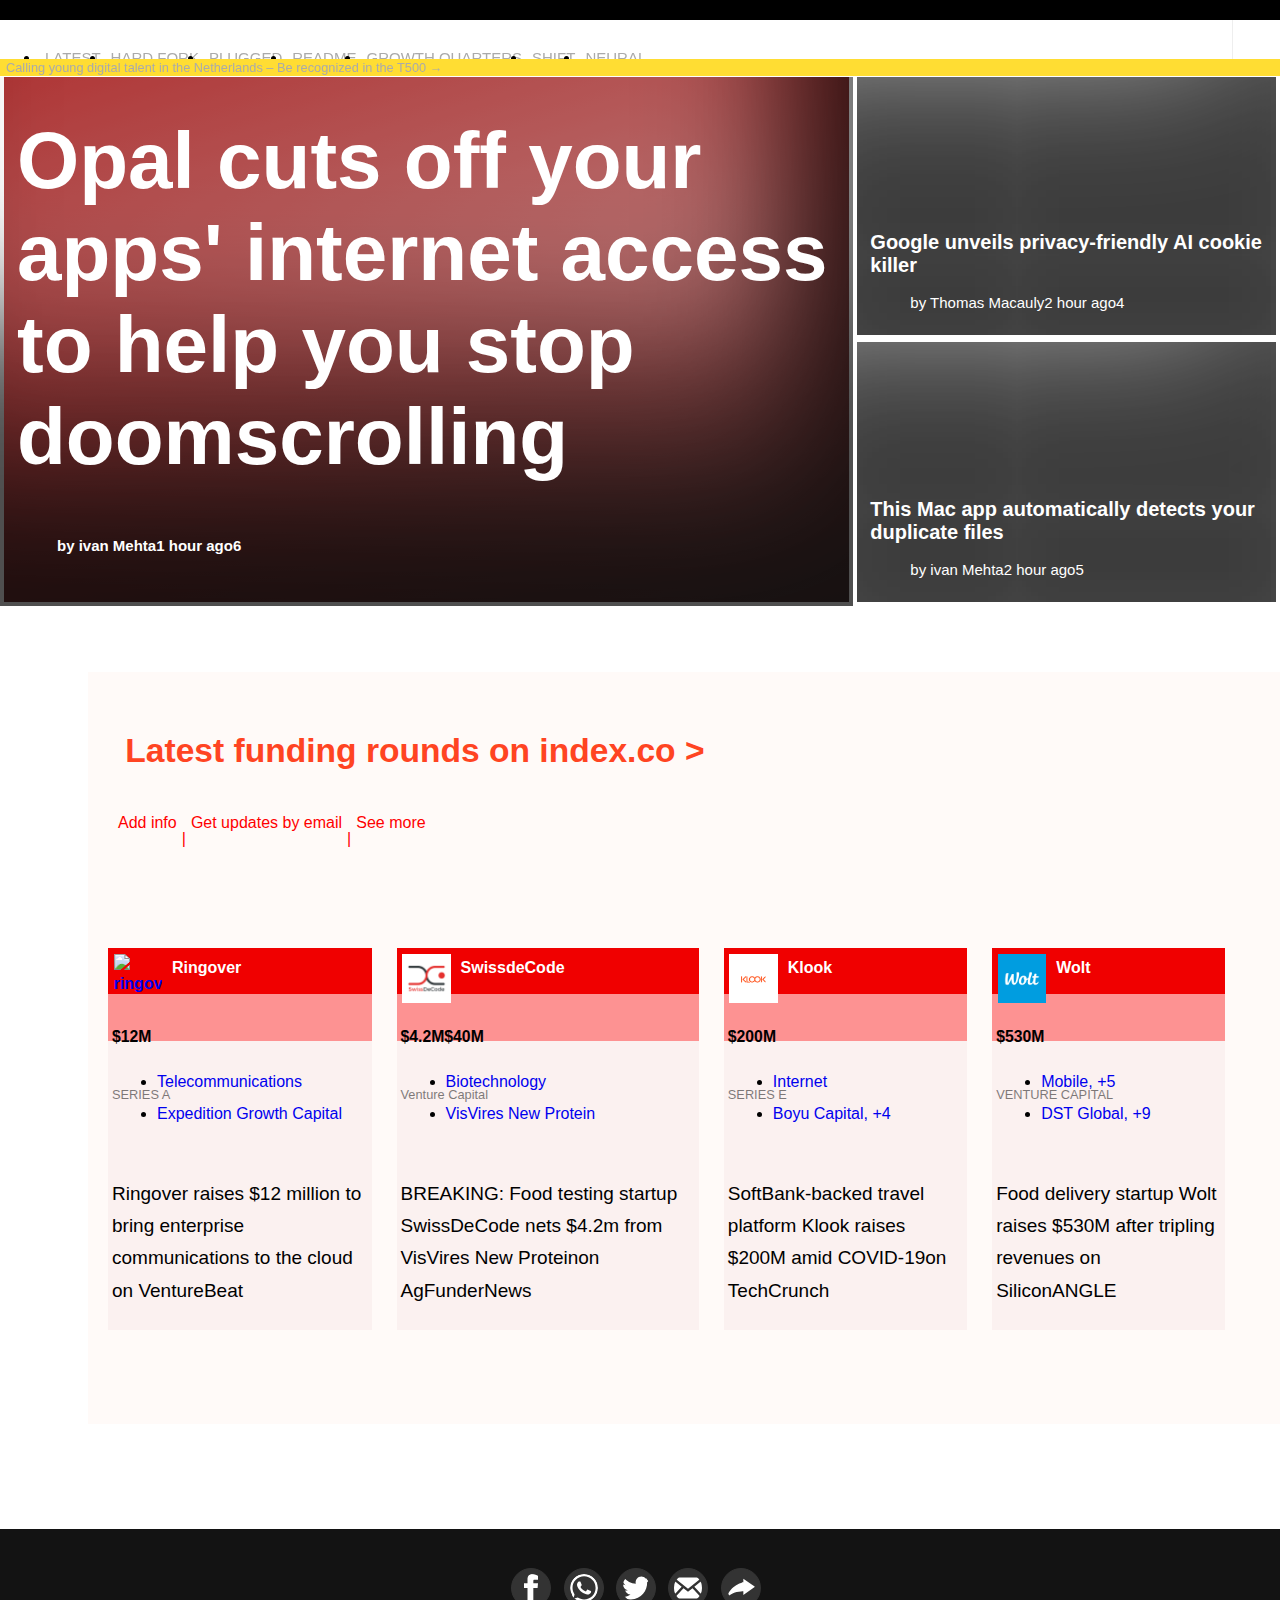
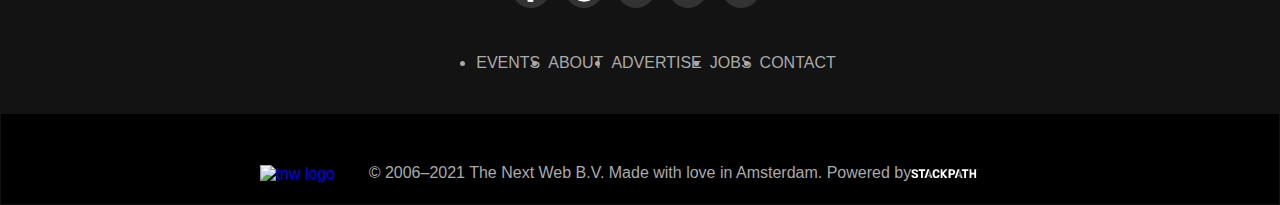
==== index.html @ 2b44cc4a "add corrections from code review. add images" ====
<!DOCTYPE html>
<html lang="en">

<head>
  <meta charset="UTF-8" />
  <meta http-equiv="X-UA-Compatible" content="IE=edge" />
  <meta name="viewport" content="width=device-width, initial-scale=1.0" />
  <link rel="stylesheet" href=Css/Css-reset.css />
  <link rel="stylesheet" href="Css/Style.css" />
  <title>TNW-PREMA</title>
</head>

<body>
  <header id="nav-sec">
    <nav class="toprow-2">
      <div class="nav-logo-tablet nav-logo" style="background-color: black">
        <a href="https://wr.perma-archives.org/public/m5zv-q2d6/20210126152646mp_/https:/thenextweb.com/"><svg
            xmlns="http://www.w3.org/2000/svg" viewBox="0 0 66 16">
            <path fill="#FFF"
              d="M34 16h-6v-5.2c0-.7-.3-1.3-.7-1.8L25 6.7c-.5-.4-1.1-.7-1.8-.7H22v10h-6V0h8.7c1.3 0 2.6.5 3.5 1.5l4.3 4.3c1 .9 1.5 2.2 1.5 3.5V16zM60 0v5.2c0 .7-.3 1.3-.7 1.8L57 9.3c-.5.5-1.1.7-1.8.7h-2.5c.8-.9 1.3-2.1 1.3-3.3V0h-6v5.2c0 .7-.3 1.3-.7 1.8L45 9.3c-.5.5-1.1.7-1.8.7H42V0h-6v16h8.7c1.3 0 2.6-.5 3.5-1.5l2.8-2.8V16h5.7c1.3 0 2.6-.5 3.5-1.5l4.3-4.3c1-.9 1.5-2.2 1.5-3.5V0h-6zM14 0H0v6h4v10h6V6h4" />
          </svg></a>
      </div>
      <nav class="naa-1">
        <div class="nav-logo" style="background-color: black">
          <a href="https://wr.perma-archives.org/public/m5zv-q2d6/20210126152646mp_/https:/thenextweb.com/"><svg
              xmlns="http://www.w3.org/2000/svg" viewBox="0 0 66 16">
              <path fill="#FFF"
                d="M34 16h-6v-5.2c0-.7-.3-1.3-.7-1.8L25 6.7c-.5-.4-1.1-.7-1.8-.7H22v10h-6V0h8.7c1.3 0 2.6.5 3.5 1.5l4.3 4.3c1 .9 1.5 2.2 1.5 3.5V16zM60 0v5.2c0 .7-.3 1.3-.7 1.8L57 9.3c-.5.5-1.1.7-1.8.7h-2.5c.8-.9 1.3-2.1 1.3-3.3V0h-6v5.2c0 .7-.3 1.3-.7 1.8L45 9.3c-.5.5-1.1.7-1.8.7H42V0h-6v16h8.7c1.3 0 2.6-.5 3.5-1.5l2.8-2.8V16h5.7c1.3 0 2.6-.5 3.5-1.5l4.3-4.3c1-.9 1.5-2.2 1.5-3.5V0h-6zM14 0H0v6h4v10h6V6h4" />
            </svg></a>
        </div>
        <a href="#">
          <div class="hambutt">
            <div class="ham"></div>
            <div class="ham"></div>
            <div class="ham"></div>
          </div>
        </a>
        <a href="#"><img class="srchicon" alt="search icon" src="Assets/Images/magnifying-glass.svg" /></a>
      </nav>
      <nav class="na-2">
        <div class="nav-ul-l">
          <ul class="nav-ul">
            <li><a href="#">News</a></li>
            <li><a href="#">Events</a></li>
            <li><a href="#">Business</a></li>
            <li><a href="#">AMAs</a></li>
            <li><a href="#">Spaces</a></li>
            <li><a href="#">Terms & Conditions</a></li>
          </ul>
        </div>
        <div class="nav-ul-r">
          <ul class="nav-ul">
            <li><a href="#">About</a></li>
            <li><a href="#">Advertise</a></li>
            <li><a href="#">Jobs</a></li>
            <li><a href="#">Contact</a></li>
          </ul>
        </div>
      </nav>
      <nav class="na-3">
        <ul class="nav-ul">
          <li><a href="#">LATEST</a></li>
          <li><a href="#">HARD FORK</a></li>
          <li><a href="#">PLUGGED</a></li>
          <li><a href="#">README</a></li>
          <li><a href="#">GROWTH QUARTERS</a></li>
          <li><a href="#">SHIFT</a></li>
          <li><a href="#">NEURAL</a></li>
        </ul>
        <a class="srchicon" alt="search icon" src="Assets/Images/magnifying-glass.svg"></a>
      </nav>
      <nav class="na-4">
        <a href="#">Calling young digital talent in the Netherlands – Be recognized in
          the T500 →</a>
      </nav>
    </nav>
  </header>

  <main class="main-sec">
    <!--main tag-->
    <section class="article3">
      <article class="art-cont art-main">
        <div class="art1 art123">
          <a class="art-cover" href="#"></a>
          <main class="arthead">
            <div class="big-logo">
              <a href="#"><img alt="#" src="Assets/Images/big-logo.svg" ></a>
            </div>
            <div class="date">Tuesday — January 26, 2021</div>
            <a><div class="opal">
              <h1>
                Opal cuts off your apps' internet access to help you stop
                doomscrolling
              </h1></a>
              <ul>
                <li>by ivan Mehta</li>
                <li>1 hour ago</li>
                <li>6</li>
              </ul>
            </div>
          </main>
        </div>
      </article>

      <article class="art-cont art-tr">
        <div class="art2 art123">
          <a class="art-cover" href="#"></a>
          <header class="arthead">
            <h2>Google unveils privacy-friendly AI cookie killer</h2>
            <div>
              <ul>
                <li>by Thomas Macauly</li>
                <li>2 hour ago</li>
                <li>4</li>
              </ul>
            </div>
          </header>
        </div>
      </article>
      <article class="art-cont art-br">
        <div class="art3 art123">
          <a class="art-cover" href="#"></a>
          <header class="arthead">
            <h2>This Mac app automatically detects your duplicate files</h2>
            <div>
              <ul>
                <li>by ivan Mehta</li>
                <li>2 hour ago</li>
                <li>5</li>
              </ul>
            </div>
          </header>
        </div>
      </article>
    </section>

    <!--<div id="title1">
        <h3><a id="title_section1" href="#"><strong>Latest news ></strong></a></h3>
    </div>
    <section id="section2">
      <div class="section2_items">
          <img alt="image"
              src="https://wr.perma-archives.org/public/m5zv-q2d6/20210126152647mp_/https://cdn0.tnwcdn.com/wp-content/blogs.dir/1/files/2021/01/california-car-ev-hydrogen-future-electruc-fcev-ev-480x270.png">
          <div>
              <h4><a class="section2_links" href="">Want to drive a hydrogen EV in the US? Move to California</a></h4>
              <div>
                  <a class="special_text" href="#">Matthew Beedham</a>
                  <p class="special_text">· 22 minutes ago</p>
              </div>
          </div>
      </div>
        <div class="section2_items">
            <img alt="image"
                src="https://wr.perma-archives.org/public/m5zv-q2d6/20210126152647mp_/https://cdn0.tnwcdn.com/wp-content/blogs.dir/1/files/2021/01/header-image-bernie-sitting-meme-analysis-516x270.png">
            <div>
                <h4><a class="section2_links" href="">Help kill the ‘Bernie sitting’ meme with this easy-to-use image
                    generator</a></h4>
                <div>
                    <a class="special_text" href="#">Callum Booth</a>
                    <p class="special_text">· 3 hours ago</p>
                </div>
            </div>
        </div>
        <div class="section2_items">
            <img alt="image"
                src="https://wr.perma-archives.org/public/m5zv-q2d6/20210126152647mp_/https://cdn0.tnwcdn.com/wp-content/blogs.dir/1/files/2021/01/1-copy-52-516x270.jpg">
            <div>
                <h4><a class="section2_links" href="">Uber expands its low-emission ride options to 1,400 more North
                    American cities</a></h4>
                <div>
                    <a class="special_text" href="#">Cities Today</a>
                    <p class="special_text">· 5 hours ago</p>
                </div>
            </div>
        </div>
        <div class="section2_items">
            <img alt="image"
                src="https://wr.perma-archives.org/public/m5zv-q2d6/20210126152647mp_/https://cdn0.tnwcdn.com/wp-content/blogs.dir/1/files/2021/01/zoom-fundraising-gq-516x270.png">
            <div>
               <h4><a class="section2_links" href="">3 reasons why almost every VC investor passed on Zoom</a></h4>
                <div>
                    <a class="special_text" href="#">Philip Levinson</a>
                    <p class="special_text">· 5 hours ago</p>
                </div>
            </div>
        </div>
        <div class="section2_items">
            <img alt="image"
                src="https://wr.perma-archives.org/public/m5zv-q2d6/20210126152647mp_/https://cdn0.tnwcdn.com/wp-content/blogs.dir/1/files/2021/01/biggst-ev-motor-electric-car-future-diesel-factory-production-future-PSA-world-480x270.png">
            <div>
                <h4><a class="section2_links" href="">It’s happening! World’s biggest diesel factory pivots to electric
                    motors</a></h4>
                <div>
                    <a class="special_text" href="#">Matthew Beedham</a>
                    <p class="special_text">· 6 hours ago</p>
                </div>
            </div>
        </div>
        <div class="section2_items">
            <img alt="image"
                src="https://wr.perma-archives.org/public/m5zv-q2d6/20210126152647mp_/https://cdn0.tnwcdn.com/wp-content/blogs.dir/1/files/2021/01/1-copy-51-516x270.jpg">
            <div>
                <h4><a class="section2_links" href="">This nearly inexplicable exoplanet has the density of cotton candy</a></h4>
                <div>
                    <a class="special_text" href="#">The Cosmic Companion</a>
                    <p class="special_text">· 6 hours ago</p>
                </div>
            </div>
        </div>
        <div class="section2_items">
            <img alt="image"
                src="https://wr.perma-archives.org/public/m5zv-q2d6/20210126152647mp_/https://cdn0.tnwcdn.com/wp-content/blogs.dir/1/files/2021/01/biden-electric-cars-future-us-state-vehicles-car-EV-480x270.jpg">
            <div>
                <h4><a class="section2_links" href="">The future of US government vehicles is electric</a></h4>
                <div>
                    <a class="special_text" href="#">Matthew Beedham</a>
                    <p class="special_text">· 7 hours ago</p>
                </div>
            </div>
        </div>
        <div class="section2_items">
          <img alt="image"
              src="https://wr.perma-archives.org/public/m5zv-q2d6/20210126152647mp_/https://cdn0.tnwcdn.com/wp-content/blogs.dir/1/files/2021/01/Signal-hed-513x270.jpg">
          <div>
              <h4><a class="section2_links" href="">Signal is drama-free for now, but it should prepare for the worst</a></h4>
              <div>
                  <a class="special_text" href="#">Abhimanyu Ghoshal</a>
                  <p class="special_text">· 8 hours ago</p>
              </div>
          </div>

      </div>
    </section>-->

    <section class="ltst-fndg">
      <a href="#">
        <h2>Latest funding rounds on index.co ></h2>
      </a>
      <div></div>
      <nav class="more">
        <a href="#" class="more">Add info</a>
        <p class="hide">|</p>
        <a id="border_LA" href="#" class="more">Get updates by email</a>
        <p class="hide">|</p>
        <a href="#" class="more">See more</a>
      </nav>
      <article class="founding-cnt">
        <div class="fndg-3">
          <div class="fng-row">
            <div class="fng-head">
              <a href="#">
                <img src="Assets/Images/ringover.jpeg" alt="ringover" />
                <a><h4>Ringover</h4></a>
                <div>
                  <h5>$12M</h5>
                  <span>SERIES A</span>
                </div>
              </a>
            </div>
            <div>
              <ul>
                <li><a href="#">Telecommunications</a></li>
                <li><a href="#">Expedition Growth Capital</a></li>
              </ul>
            </div>
            <div>
              <p>
                Ringover raises $12 million to bring enterprise communications
                to the cloud on <span>VentureBeat</span>
              </p>
            </div>
          </div>
        </div>
        <article class="fndg-3">
          <div class="fng-row">
            <div class="fng-head">
              <a href="#">
                <img
                  src="Assets/Images/new.png"  alt="#" />
                <a><h4>SwissdeCode</h4></a>
                <div>
                  <h5>$4.2M$40M</h5>
                  <span>Venture Capital</span>
                </div>
              </a>
            </div>
            <div>
              <ul>
                <li><a href="#">Biotechnology</a></li>
                <li><a href="#">VisVires New Protein</a></li>
              </ul>
            </div>
            <div>
              <p>
                BREAKING: Food testing startup SwissDeCode nets $4.2m from
                VisVires New Protein<span>on AgFunderNews</span>
              </p>
            </div>
          </div>
        </article>
        <article class="fndg-3">
          <div class="fng-row">
            <div class="fng-head">
              <a href="#">
                <img
                  src="Assets/Images/new2.png" alt="#" />
               <a><h4>Klook</h4></a>
                <div>
                  <h5>$200M</h5>
                  <span>SERIES E</span>
                </div>
              </a>
            </div>
            <div>
              <ul>
                <li><a href="#">Internet</a></li>
                <li><a href="#">Boyu Capital, +4</a></li>
              </ul>
            </div>
            <div>
              <p>
                SoftBank-backed travel platform Klook raises $200M amid
                COVID-19<span>on TechCrunch</span>
              </p>
            </div>
          </div>
        </article>
        <article class="fndg-3 fndg3-pc">
          <div class="fng-row">
            <div class="fng-head">
              <a href="#">
                <img
                  src="Assets/Images/new3.png" alt="#" />
                <a><h4>Wolt</h4></a>
                <div>
                  <h5>$530M</h5>
                  <span>VENTURE CAPITAL</span>
                </div>
              </a>
            </div>
            <div>
              <ul>
                <li><a href="#">Mobile, +5</a></li>
                <li><a href="#">DST Global, +9</a></li>
              </ul>
            </div>
            <div>
              <p>
                Food delivery startup Wolt raises $530M after tripling
                revenues <span>on SiliconANGLE</span>
              </p>
            </div>
          </div>
        </article>
      </article>
    </section>
  </main>

  <!-- <section id="section4">
      <div class="section4_items">
          <div class="part1">
              <a href="#">
                  <h3>Hard Fork ></h3>
              </a>
          </div>
          <div id="part2_1">
              <p>MOST POPULAR</p>
              <a class="underline" href="#">GameStop stocks hit record high — thanks to Redditors</a>
              <p>Ivan Mehta · 1 days ago</p>
          </div>
          <div class="part3">
              <div class="before_image">
                  <p>LATEST</p>
                  <p><a href="#">Alibaba shares jump 8% as Jack Ma surfaces after 3 months</a></p>
              </div>
              <div id="part3_1"></div>
          </div>
          <div class="part4">
              <ul>
                  <li>Twitter shares fall 7% in pre-market trading after Trump's removal</li>
                  <li>Winklevoss comes out of meditation to witness Bitcoin's record high</li>
                  <li>CD Projekt Rekt: Cyberpunk 2077 tanks studio's share price nearly 50%</li>
                  <li>CD Projekt stock down 20% since Cyberpunk reviews hit the internet</li>
                  <li>Airbnb to be bigger than eBay after its long-awaited IPO</li>
              </ul>
          </div>
      </div>
      <div class="section4_items">
          <div class="part1">
              <a href="#">
                  <h3>Apps ></h3>
              </a>
          </div>
          <div id="part2_2">
              <p>MOST POPULAR</p>
              <a class="underline" href="#">Google Maps is adding COVID19 vaccine sites</a>
              <p>Napier Lopez· 17 hours ago</p>
          </div>
          <div class="part3">
              <div class="before_image">
                  <p>LATEST</p>
                  <p><a href="#">Help kill the ‘Bernie sitting’ meme with this easy-to-use image generator</a></p>
              </div>
              <div id="part3_2"></div>
          </div>
          <div class="part4">
              <ul>
                  <li>Twitter shares fall 7% in pre-market trading after Trump's removal</li>
                  <li>Winklevoss comes out of meditation to witness Bitcoin's record high</li>
                  <li>CD Projekt Rekt: Cyberpunk 2077 tanks studio's share price nearly 50%</li>
                  <li>CD Projekt stock down 20% since Cyberpunk reviews hit the internet</li>
                  <li>Airbnb to be bigger than eBay after its long-awaited IPO</li>
              </ul>
          </div>
      </div>
      <div class="section4_items">
          <div class="part1">
              <a href="#">
                  <h3>Gear ></h3>
              </a>
          </div>
          <div id="part2_3">
              <p>MOST POPULAR</p>
              <a class="underline" href="#">Report: Apple may bring MagSafe and SD card slots back to MacBook</a>
              <p>The Conversation · 1 day ago</p>
          </div>
          <div class="part3">
              <div class="before_image">
                  <p>LATEST</p>
                  <p><a href="#">Report: Apple to make a plain old VR headset before its fancy AR glasses</a></p>
              </div>
              <div id="part3_3"></div>
          </div>
          <div class="part4">
              <ul>
                  <li>Twitter shares fall 7% in pre-market trading after Trump's removal</li>
                  <li>Winklevoss comes out of meditation to witness Bitcoin's record high</li>
                  <li>CD Projekt Rekt: Cyberpunk 2077 tanks studio's share price nearly 50%</li>
                  <li>CD Projekt stock down 20% since Cyberpunk reviews hit the internet</li>
                  <li>Airbnb to be bigger than eBay after its long-awaited IPO</li>
              </ul>
          </div>
      </div>
      <div class="section4_items">
          <div class="part1">
              <a href="#">
                  <h3>Tech ></h3>
              </a>
          </div>
          <div id="part2_4">
              <p>MOST POPULAR</p>
              <a class="underline" href="#">How AI can make the world more fair for 'gifted' kids</a>
              <p>Tristan Greene · 17 hours ago</p>
          </div>
          <div class="part3">
              <div class="before_image">
                  <p>LATEST</p>
                  <p><a href="#">Uber expands its low-emission ride options to 1,400 more North American cities</a>
                  </p>
              </div>
              <div id="part3_4"></div>
          </div>
          <div class="part4">
              <ul>
                  <li>Twitter shares fall 7% in pre-market trading after Trump's removal</li>
                  <li>Winklevoss comes out of meditation to witness Bitcoin's record high</li>
                  <li>CD Projekt Rekt: Cyberpunk 2077 tanks studio's share price nearly 50%</li>
                  <li>CD Projekt stock down 20% since Cyberpunk reviews hit the internet</li>
                  <li>Airbnb to be bigger than eBay after its long-awaited IPO</li>
              </ul>
          </div>
      </div>
      <div class="section4_items">
          <div class="part1">
              <a href="#">
                  <h3>Creative ></h3>
              </a>
          </div>
          <div id="part2_5">
              <p>MOST POPULAR</p>
              <a class="underline" href="#">How global crisis affects design</a>
              <p>Rebecca Bellan · 29 days ago</p>
          </div>
          <div class="part3">
              <div class="before_image">
                  <p>LATEST</p>
                  <p><a href="#">Graphic design apps are now as fundamental as Excel — here's how non-designers get up
                          to speed</a></p>
              </div>
              <div id="part3_5"></div>
          </div>
          <div class="part4">
              <ul>
                  <li>Twitter shares fall 7% in pre-market trading after Trump's removal</li>
                  <li>Winklevoss comes out of meditation to witness Bitcoin's record high</li>
                  <li>CD Projekt Rekt: Cyberpunk 2077 tanks studio's share price nearly 50%</li>
                  <li>CD Projekt stock down 20% since Cyberpunk reviews hit the internet</li>
                  <li>Airbnb to be bigger than eBay after its long-awaited IPO</li>
              </ul>
          </div>
      </div>
      <div class="section4_items">
          <div class="part1">
              <a href="#">
                  <h3>Podium ></h3>
              </a>
          </div>
          <div id="part2_6">
              <p>MOST POPULAR</p>
              <a class="underline" href="#">2021 will be the year open source projects overcome their diversity
                  problems</a>
              <p>Christopher Ferris · 29 days ago</p>
          </div>
          <div class="part3">
              <div class="before_image">
                  <p>LATEST</p>
                  <p><a href="#">Google still abuses its search monopoly in the EU — regulators wake up!</a></p>
              </div>
              <div id="part3_6"></div>
          </div>
          <div class="part4">
              <ul>
                  <li>Twitter shares fall 7% in pre-market trading after Trump's removal</li>
                  <li>Winklevoss comes out of meditation to witness Bitcoin's record high</li>
                  <li>CD Projekt Rekt: Cyberpunk 2077 tanks studio's share price nearly 50%</li>
                  <li>CD Projekt stock down 20% since Cyberpunk reviews hit the internet</li>
                  <li>Airbnb to be bigger than eBay after its long-awaited IPO</li>
              </ul>
          </div>
      </div>
      <div class="section4_items">
          <div class="part1">
              <a href="#">
                  <h3>Insights ></h3>
              </a>
          </div>
          <div id="part2_7">
              <p>MOST POPULAR</p>
              <a class="underline" href="#">3 reasons why almost every VC investor passed on Zoom</a>
              <p>Philip Levinson · 5 hours ago</p>
          </div>
          <div class="part3">
              <div class="before_image">
                  <p>LATEST</p>
                  <p><a href="#">Not all developers want to be leaders — but here’s how to help the ones that do</a>
                  </p>
              </div>
              <div id="part3_7"></div>
          </div>
          <div class="part4">
              <ul>
                  <li>Twitter shares fall 7% in pre-market trading after Trump's removal</li>
                  <li>Winklevoss comes out of meditation to witness Bitcoin's record high</li>
                  <li>CD Projekt Rekt: Cyberpunk 2077 tanks studio's share price nearly 50%</li>
                  <li>CD Projekt stock down 20% since Cyberpunk reviews hit the internet</li>
                  <li>Airbnb to be bigger than eBay after its long-awaited IPO</li>
              </ul>
          </div>
      </div>
      <div class="section4_items">
          <div class="part1">
              <a href="#">
                  <h3>Launch ></h3>
              </a>
          </div>
          <div id="part2_8">
              <p>MOST POPULAR</p>
              <a class="underline" href="#">I’ve fallen for the electric Hummer and I hate myself for it</a>
              <p>Matthew Beedham · 7 weeks ago</p>
          </div>
          <div class="part3">
              <div class="before_image">
                  <p>LATEST</p>
                  <p><a href="#">I’ve fallen for the electric Hummer and I hate myself for it</a></p>
              </div>
              <div id="part3_8"></div>
          </div>
          <div class="part4">
              <ul>
                  <li>Twitter shares fall 7% in pre-market trading after Trump's removal</li>
                  <li>Winklevoss comes out of meditation to witness Bitcoin's record high</li>
                  <li>CD Projekt Rekt: Cyberpunk 2077 tanks studio's share price nearly 50%</li>
                  <li>CD Projekt stock down 20% since Cyberpunk reviews hit the internet</li>
                  <li>Airbnb to be bigger than eBay after its long-awaited IPO</li>
              </ul>
          </div>
      </div>
      <div class="section4_items">
          <div class="part1">
              <a href="#">
                  <h3>Distract ></h3>
              </a>
          </div>
          <div id="part2_9">
              <p>MOST POPULAR</p>
              <a class="underline" href="#">Games to play on date night: Rule the galaxy together in Stellaris</a>
              <p>Tristan Greene · 4 days ago</p>
          </div>
          <div class="part3">
              <div class="before_image">
                  <p>LATEST</p>
                  <p><a href="#">The best vampire games and mods to play until Bloodlines 2 releases later this
                          year</a></p>
              </div>
              <div id="part3_9"></div>
          </div>
          <div class="part4">
              <ul>
                  <li>Twitter shares fall 7% in pre-market trading after Trump's removal</li>
                  <li>Winklevoss comes out of meditation to witness Bitcoin's record high</li>
                  <li>CD Projekt Rekt: Cyberpunk 2077 tanks studio's share price nearly 50%</li>
                  <li>CD Projekt stock down 20% since Cyberpunk reviews hit the internet</li>
                  <li>Airbnb to be bigger than eBay after its long-awaited IPO</li>
              </ul>
          </div>
      </div>
  </section>

<div id="title3">
    <div>
        <a href="">
            <h3>Latest deals ></h3>
        </a>
    </div>
    <div>
        <p><a href="">See all Deals</a></p>
    </div>
</div>

<section id="section5">
    
    <div class="section5_items">
        <img src="https://wr.perma-archives.org/public/m5zv-q2d6/20210126152647mp_/https://cdnp2.stackassets.com/7a5a98dff30d5c38ecbc1700812eb2e1b93dce93/store/4b1f63289bd195a7bbafafbe36579fe597a5f1e7a0cb8165012908f3db74/sale_28088_primary_image.jpg"
            alt="">
        <div>
            <h4><a href="#">The Ultimate 2021 White Hat Hacker Certification Bundle</a></h4>
            <span class="original_price">$1345</span>
            <span class="new_price">$39.90</span>
        </div>
    </div>
    <div class="section5_items">
        <img src="https://wr.perma-archives.org/public/m5zv-q2d6/20210126152647mp_/https://cdnp3.stackassets.com/1ce9b5e7afdcdd63a87d67d709a87ff735114cdd/store/3d847ed1b1c50758b3e478d2bbadfa527516bf72fa57658c5e8f7ffcc3f9/sale_162647_primary_image.jpg"
            alt="">
        <div>
            <h4><a href="#"> The Premium 2021 Project & Quality Management Certification Bundle</a></h4>
            <span class="original_price">$4400 </span>
            <span class="new_price">$45.99</span>
        </div>
    </div>
    <div class="section5_items">
        <img src="https://wr.perma-archives.org/public/m5zv-q2d6/20210126152647mp_/https://cdnp0.stackassets.com/c1fc5b0d89d9fb684e2ded4df2d6fbcbc3bf5bee/store/2a25d86229518c8634d2dae006e7aa58e735e292002cd2aabc0b17513a54/sale_24707_primary_image.jpg"
            alt="">
        <div>
            <h4><a href="#"> The Pro Google SEO & SERP Certification Bundle</a></h4>
            <span class="original_price">$2000</span>
            <span class="new_price">$29</span>
        </div>
    </div>
    <div class="section5_items">
        <img src="https://wr.perma-archives.org/public/m5zv-q2d6/20210126152647mp_/https://cdnp3.stackassets.com/b34f2af9e9ec3122eb0c0b252532b61f8a08c0ea/store/243275a3bf8c7d20203d2e6e3b9f3664926f9f8913e755d1ae8811aecd9b/sale_25748_primary_image.jpg"
            alt="">
        <div>
            <h4><a href="#"> The Complete 2021 Microsoft Azure Certification Prep Bundle</a></h4>
            <span class="original_price">$1839</span>
            <span class="new_price">$39</span>
        </div>
    </div>
    <div class="section5_items">
        <img src="https://wr.perma-archives.org/public/m5zv-q2d6/20210126152647mp_/https://cdnp3.stackassets.com/549384f77e88448bc914df09683a756f0c5e4c57/store/70bd980cd752af445b083eb46b1db2fb3fcee3c55eddbade2cae4193f5c5/sale_162254_primary_image.jpg"
            alt="logicpro">
        <div>
            <h4><a href="#"> IPVanish VPN: 1-Yr Subscription</a></h4>
            <span class="original_price">$143 </span>
            <span class="new_price">$29</span>
        </div>
    </div>
    <div class="section5_items">
        <img src="https://wr.perma-archives.org/public/m5zv-q2d6/20210126152647mp_/https://cdnp3.stackassets.com/131a74f7d56643b61ee30fb3e8da705c53031bed/store/b32bf58c9865347773f96c04f56c69f07227e61baeb48f8ffffec4861e5e/sale_18296_primary_image.jpg"
            alt="logicpro">
        <div>
            <h4><a href="#"> The Ultimate Logic Pro X Music Production Bundle</a></h4>
            <span class="original_price">$690 </span>
            <span class="new_price">$29</span>
        </div>
    </div>
    <div class="section5_items">
        <img src="https://wr.perma-archives.org/public/m5zv-q2d6/20210126152647mp_/https://cdnp2.stackassets.com/dd2a99b3f7d21cd700c3d210798ff74322c011d5/store/f4313846701bed0b9cbd6b0a983722fdce21faef621975d07c3a90a79e55/sale_148067_primary_image.jpg"
            alt="logicpro">
        <div>
            <h4><a href="#"> The 2021 Complete Microsoft Azure Certification Prep Bundle</a></h4>
            <span class="original_price">$1194 </span>
            <span class="new_price">$34.99</span>
        </div>
    </div>
    <div class="section5_items">
        <img src="https://wr.perma-archives.org/public/m5zv-q2d6/20210126152647mp_/https://cdnp1.stackassets.com/78d21e7906585957a1c4878636e0265d8bc3dffe/store/b39642357ca106ff7341d682ee27edcec23cbb3b7c2e9ddc690bb89533f1/sale_162717_primary_image.jpg"
            alt="logicpro">
        <div>
            <h4><a href="#"> Familio Private Backup Platform: Lifetime Subscription</a></h4>
            <span class="original_price">$300 </span>
            <span class="new_price">$39.99</span>
        </div>
    </div>
</section> -->

  <footer class="tnw-foot">
  <nav>
    <div class="foot-icn">
     <a><svg class="icon" xmlns="http://www.w3.org/2000/svg" width="15" height="15" viewBox="0 0 24 24">
        <path
          d="M9 8h-3v4h3v12h5v-12h3.642l.358-4h-4v-1.667c0-.955.192-1.333 1.115-1.333h2.885v-5h-3.808c-3.596 0-5.192 1.583-5.192 4.615v3.385z" />
      </svg></a>
      <a><svg class="icon" xmlns="http://www.w3.org/2000/svg" width="15" height="15" viewBox="0 0 24 24">
        <path
          d="M.057 24l1.687-6.163c-1.041-1.804-1.588-3.849-1.587-5.946.003-6.556 5.338-11.891 11.893-11.891 3.181.001 6.167 1.24 8.413 3.488 2.245 2.248 3.481 5.236 3.48 8.414-.003 6.557-5.338 11.892-11.893 11.892-1.99-.001-3.951-.5-5.688-1.448l-6.305 1.654zm6.597-3.807c1.676.995 3.276 1.591 5.392 1.592 5.448 0 9.886-4.434 9.889-9.885.002-5.462-4.415-9.89-9.881-9.892-5.452 0-9.887 4.434-9.889 9.884-.001 2.225.651 3.891 1.746 5.634l-.999 3.648 3.742-.981zm11.387-5.464c-.074-.124-.272-.198-.57-.347-.297-.149-1.758-.868-2.031-.967-.272-.099-.47-.149-.669.149-.198.297-.768.967-.941 1.165-.173.198-.347.223-.644.074-.297-.149-1.255-.462-2.39-1.475-.883-.788-1.48-1.761-1.653-2.059-.173-.297-.018-.458.13-.606.134-.133.297-.347.446-.521.151-.172.2-.296.3-.495.099-.198.05-.372-.025-.521-.075-.148-.669-1.611-.916-2.206-.242-.579-.487-.501-.669-.51l-.57-.01c-.198 0-.52.074-.792.372s-1.04 1.016-1.04 2.479 1.065 2.876 1.213 3.074c.149.198 2.095 3.2 5.076 4.487.709.306 1.263.489 1.694.626.712.226 1.36.194 1.872.118.571-.085 1.758-.719 2.006-1.413.248-.695.248-1.29.173-1.414z" />
      </svg></a>
      <a><svg class="icon" xmlns="http://www.w3.org/2000/svg" width="15" height="15" viewBox="0 0 24 24">
        <path
          d="M24 4.557c-.883.392-1.832.656-2.828.775 1.017-.609 1.798-1.574 2.165-2.724-.951.564-2.005.974-3.127 1.195-.897-.957-2.178-1.555-3.594-1.555-3.179 0-5.515 2.966-4.797 6.045-4.091-.205-7.719-2.165-10.148-5.144-1.29 2.213-.669 5.108 1.523 6.574-.806-.026-1.566-.247-2.229-.616-.054 2.281 1.581 4.415 3.949 4.89-.693.188-1.452.232-2.224.084.626 1.956 2.444 3.379 4.6 3.419-2.07 1.623-4.678 2.348-7.29 2.04 2.179 1.397 4.768 2.212 7.548 2.212 9.142 0 14.307-7.721 13.995-14.646.962-.695 1.797-1.562 2.457-2.549z" />
      </svg></a>
      <a><svg class="icon" xmlns="http://www.w3.org/2000/svg" width="15" height="15" viewBox="0 0 24 24">
        <path
          d="M12 12.713l-11.985-9.713h23.971l-11.986 9.713zm-5.425-1.822l-6.575-5.329v12.501l6.575-7.172zm10.85 0l6.575 7.172v-12.501l-6.575 5.329zm-1.557 1.261l-3.868 3.135-3.868-3.135-8.11 8.848h23.956l-8.11-8.848z" />
      </svg></a>
      <a><svg class="icon" xmlns="http://www.w3.org/2000/svg" width="15" height="15" viewBox="0 0 24 24">
        <path d="M14 18l10-7.088-10-6.912v3.042s-11.618 2.583-14 12.958c5.072-5.431 14-5.218 14-5.218v3.218z" />
      </svg></a>
    </div>
  </nav>
    <div class="foot-lst">
      <!--NAV tag-->
    <nav> 
      <ul>
        <li>EVENTS</li>
        <li>ABOUT</li>
        <li>ADVERTISE</li>
        <li>JOBS</li>
        <li>CONTACT</li>
      </ul>
    </nav>
    </div>
    <div class="foot-botm">
      <div>
        <a class="footnav3-itm" href="#"><img class="tnwlogo" src="Assets/Images/the-next-web-tnw.svg"
            alt="tnw logo" /></a>
        <p class="footnav3-itm">
          © 2006–2021 The Next Web B.V. Made with <span> love</span> in
          Amsterdam. Powered by<a class="footnav3-itm" href="#"><svg class="stpth" xmlns="http://www.w3.org/2000/svg"
              xmlns:xlink="http://www.w3.org/1999/xlink" viewBox="0 0 174 24">
              <linearGradient id="a">
                <stop offset=".056" stop-color="#fff" />
                <stop offset="1" stop-color="#fff" stop-opacity=".2" />
              </linearGradient>
              <linearGradient id="b" x1="58.064" x2="43.843" y1="15.344" y2="10.168" gradientUnits="userSpaceOnUse"
                xlink:href="#a" />
              <linearGradient id="c" x1="135.723" x2="121.502" y1="15.344" y2="10.168" gradientUnits="userSpaceOnUse"
                xlink:href="#a" />
              <path fill="#fff"
                d="M73.379 15.362l.03.092c-.102 2.639-.876 4.651-2.322 6.043-1.446 1.39-3.544 2.085-6.292 2.085-2.759 0-5.004-.855-6.73-2.565-1.728-1.709-2.59-3.93-2.59-6.658V9.663c0-2.721.829-4.936 2.489-6.653 1.661-1.714 3.82-2.572 6.478-2.572 2.82 0 4.977.717 6.468 2.148 1.493 1.431 2.336 3.467 2.53 6.103l-.031.093h-5.043c-.071-1.462-.396-2.55-.973-3.26-.579-.711-1.562-1.066-2.951-1.066-1.176 0-2.101.476-2.775 1.429-.674.954-1.011 2.202-1.011 3.746v4.729c0 1.555.368 2.812 1.104 3.769.736.958 1.748 1.437 3.036 1.437 1.246 0 2.13-.334 2.651-1.005.522-.669.819-1.734.891-3.198h5.041zm-60.192 1.913c0-.793-.261-1.406-.781-1.839-.521-.432-1.457-.89-2.806-1.375-2.82-.896-4.91-1.855-6.269-2.882-1.359-1.024-2.039-2.505-2.039-4.441 0-1.885.809-3.41 2.43-4.573C5.342 1 7.397.418 9.892.418c2.473 0 4.499.641 6.078 1.923 1.578 1.282 2.342 2.934 2.291 4.952l-.031.093h-5.027c0-.895-.302-1.626-.906-2.186-.603-.561-1.435-.842-2.499-.842-1.042 0-1.86.232-2.453.696-.591.463-.887 1.034-.887 1.714 0 .66.298 1.188.896 1.585.599.396 1.719.893 3.364 1.491 2.535.762 4.444 1.699 5.726 2.811s1.923 2.643 1.923 4.589c0 1.977-.763 3.525-2.291 4.643-1.527 1.117-3.554 1.676-6.078 1.676-2.535 0-4.726-.641-6.575-1.923-1.85-1.283-2.75-3.13-2.698-5.539l.031-.093h5.043c0 1.297.347 2.225 1.042 2.78.695.557 1.748.834 3.158.834 1.074 0 1.872-.216 2.4-.648.525-.433.788-1 .788-1.699M19.577.567v4.449h6.108V23.37h4.638V5.016h6.07V.567zm111.052 0v4.449h6.108V23.37h4.638V5.016h6.07V.567zm32.162 0v9.161h-7.543V.567h-4.599V23.37h4.599v-9.197h7.543v9.197h4.599V.567zm-61.016 14.982v7.815h-5.268V.561h8.477c2.683 0 4.812.692 6.387 2.076 1.574 1.384 2.362 3.192 2.362 5.427 0 2.244-.789 4.054-2.362 5.426-1.575 1.374-3.704 2.06-6.387 2.06h-3.209zm0-4.071h3.209c1.14 0 2.007-.315 2.603-.947.596-.631.894-1.443.894-2.434 0-1.014-.298-1.843-.894-2.492-.595-.646-1.462-.97-2.603-.97h-3.209zm-8.469 10.823c-2.66-3.08-6.816-7.855-8.989-10.408l8.989-10.445V.567h-5.217c-2.413 2.851-4.79 5.589-7.203 8.436V.567h-4.6V23.37h4.6v-8.437l7.24 8.437h5.181v-1.069zm26.6-21.735l-7.844 22.803h4.902L124.997.566zm-77.659 0l-7.845 22.803h4.902L47.337.566z" />
              <path fill="url(#b)"
                d="M47.337.567l-2.454 6.966 2.454 7.021H42.41l-1.566 4.444h7.888l1.508 4.371h4.903z" />
              <path fill="url(#c)"
                d="M124.996.567l-2.454 6.966 2.454 7.021h-4.927l-1.565 4.444h7.888l1.507 4.371h4.903z" />
              <path fill="#fff"
                d="M170.618.945h-.696V2.84h-.469V.945h-.688v-.38h1.853zm.879-.38l.584 1.649.581-1.649h.615v2.274h-.47v-.621l.047-1.073-.614 1.695h-.321l-.612-1.693.047 1.072v.622h-.469V.565z"
                opacity=".5" />
            </svg></a>
        </p>
      </div>
    </div>
  </footer>
</body>
</html>
---- Css/Style.css ----
body {
  margin: 0 auto;
  font-family: sans-serif;
}

* {
  position: relative;
  box-sizing: border-box;
  text-decoration: none;
}

#nav-sec {
  position: fixed;
  width: 100%;
  z-index: 5;
}

/* *************************Navigation bar 2************************ */
.nav-logo-tablet {
  display: none;
}

.toprow-2 [class^="na-"] {
  display: none;
}

.naa-1 {
  width: 100%;
  display: inline-block;
  z-index: 4;
  background-color: #fff;
}

.nav-logo {
  width: 106px;
  float: left;
}

.nav-logo svg {
  margin: 12px;
}

.srchicon {
  width: 48px;
  height: 48px;
  float: right;
  border-left: 1px solid #eee;
}

.hambutt {
  float: right;
  will-change: opacity;
  width: 48px;
  height: 48px;
  border-left: 1px solid #eee;
}

.ham {
  width: 20px;
  left: 14px;
  top: 23%;
  opacity: 1;
  margin: 4px 0;
  height: 2px;
  background-color: #f42;
}

.na-4 {
  display: block !important;
  color: #000;
  background-color: #fd3;
  width: 100%;
  height: 60px;
  margin-top: -5px;
}

.na-4 a {
  text-decoration: none;
  position: absolute;
  color: #000;
  padding: 10px;
  top: 10px;
  font-size: 0.8rem;
}

.layer_top1 > a {
  width: auto;
  display: grid;
  color: white;
  justify-items: center;
  margin-top: 10px;
  margin-right: 25%;
  margin-left: 5px;
}

/* ************************articles-flex-3***************************** */

.layer_bot2 a {
  color: #3f3d3d;
  font-size: smaller;
}

.layer_top2 > a {
  margin-left: 32%;
  color: #131313;
}

/*   highlight  */
.part1 > a {
  color: #f42;
  font-weight: bolder;
  font-size: 23px;
}

.title3 > div > a {
  font-size: 22px;
  color: #f42;
  display: block;
}

/*   highlight  */

.layer_bot > div > a {
  color: #000;
}

.before_image > p > a {
  color: #f42;
  font-weight: bold;
}

.layer_bot > div > span > a {
  color: #3f3d3d;
  font-size: small;
}

/*   highlight  */

.section5_items > div > h4 > a {
  color: #000;
  font-weight: bolder;
  font-size: 14px;
}

/*   highlight  */

.part1 > a:hover {
  color: black;
}

/*  highlight  */
.before_image > p > a:hover {
  border-bottom: 1px solid #f42;
}

/*  highlight  */

.layer_bot > div > span > a:hover {
  color: black;
}

#title1 > h3 > a {
  color: #f42;
  font-size: 27px;
  display: block;
  margin-block-start: 1em;
  margin-block-end: 1em;
  margin-inline-start: 0;
  margin-inline-end: 0;
  font-weight: bold;
}

#title3 > div > a:hover {
  color: black;
}

#title3 > div > p > a:hover {
  color: black;
}

.naa-1::after {
  content: " ";
  clear: both;
  display: block;
}

/*   highlight  */

/*   highlight  */

#menu_color {
  color: #f42;
}

#menu_color:hover {
  cursor: pointer;
}

/*  highlight  */
#search_int {
  cursor: pointer;
}

/*  highlight  */

.main-sec {
  position: relative;
  top: 106px;
  width: 100%;
}

.article3 {
  position: relative;
}

.art-cont {
  padding: 0 4px 4px 4px;
}

.art1 {
  background-image: linear-gradient(to bottom right, rgba(230, 26, 26, 0.9), rgba(255, 255, 255, 0)), url(https://wr.perma-archives.org/public/m5zv-q2d6/20210126152647mp_/https://cdn0.tnwcdn.com/wp-content/blogs.dir/1/files/2021/01/Opal-796x417.jpg);
  background-position: center;
  background-size: cover;
  grid-column: unset;
  grid-row: auto;
  display: grid;
  height: 194px;
  grid-template-rows: 80% 20%;
  box-shadow: inset -5em -10em 9em -2em rgba(0, 0, 0, 0.685);
  position: relative;
}

.art2 {
  background-image: url(https://wr.perma-archives.org/public/m5zv-q2d6/20210126152647mp_/https://cdn0.tnwcdn.com/wp-content/blogs.dir/1/files/2021/01/Untitled-design-2021-01-26T112752.972-796x417.png);
  background-position: center;
  background-size: cover;
  display: grid;
  grid-template-rows: 80% 20%;
  align-items: flex-end;
  height: 194px;
  box-shadow: inset -5em -20em 9em -2em rgba(0, 0, 0, 0.685);
}

.art3 {
  background-image: url(https://wr.perma-archives.org/public/m5zv-q2d6/20210126152647mp_/https://cdn0.tnwcdn.com/wp-content/blogs.dir/1/files/2021/01/Gemini2-duplicates-monitor-alert-e1611566958933-796x420.png);
  background-position: center;
  background-size: cover;
  display: grid;
  grid-template-rows: 80% 20%;
  align-items: flex-end;
  height: 194px;
  box-shadow: inset -5em -20em 9em -2em rgba(0, 0, 0, 0.685);
}

.art-cover {
  transition: background-color 0.4s ease;
  background: rgba(0, 0, 0, 0.25) url("/public/m5zv-q2d6/20210126152646oe_/https://cdn0.tnwcdn.com/wp-content/themes/cyberdelia/assets/img/image-gradient.png") no-repeat;
  z-index: 2;
  display: block;
  position: absolute;
  margin: 0;
  padding: 0;
  width: 100%;
  color: #fff;
  height: 100%;
  will-change: background-color;
}

.arthead {
  color: #fff;
  z-index: 3;
  position: absolute;
  bottom: 0;
  padding: 13px;
  margin-bottom: -5px;
  font-family: sans-serif;
}

.arthead h2 {
  font-size: 20px;
  font-weight: bold;
  font-family: sans-serif;
  text-align: left;
}

.opal {
  font-size: 52px;
  font-family: sans-serif;
  font-weight: bold;
}

.arthead ul {
  display: flex;
  margin-top: 4px;
  font-family: sans-serif;
}

.arthead ul li {
  font-size: 15px;
  font-family: sans-serif;
  text-align: left;
  display: flex;
}

/*  SECTION 2  */

#title1 {
  /*  highlight 1  */
  margin: auto;
  display: flex;
  width: 90%;
  margin-top: 60px;
  margin-bottom: 30px;
  justify-content: start;
  font-weight: bold;
}

#section2 {
  width: 90%;
  height: 750px;
  display: grid;
  margin: auto;
  grid-gap: unset;
  grid-template-columns: 1fr 1fr 1fr;
}

.section2_items {
  display: grid;
  width: 90%;
  grid-gap: 10px;
  grid-template-columns: 25% 75%;
  margin-bottom: 10px;
  height: 220px;
}

.section2_links {
  color: black;
  font-weight: bold;
  font-size: 15px;
}

.special_text {
  color: #adadad;
}

.section2_items > img {
  width: 100%;
  height: 135px;
}

.section2_links:hover {
  color: #f42;
}

/*  highlight 2 */

/* latest funding */

.founding-cnt {
  margin-bottom: 40px;
  top: -34px;
  width: 97%;
  grid-gap: 25px;
  grid-template-rows: 1fr 1fr 1fr;
}

.fndg-3 img {
  width: 60px;
  height: 60px;
  float: left;
  padding: 5.667px;
  margin-right: 4px;
  z-index: 2;
}

.fndg-3 {
  margin-bottom: 20px;
}

.fndg-3 div::after {
  clear: both;
  display: block;
}

.fng-row {
  background-color: rgba(71.8%, 43.1%, 47.5%, 0.06);
}

.fng-row .fng-head {
  background-color: #f00000;
  font-weight: bold;
}

.fng-head h4 {
  color: #fff;
  margin-top: 6px;
  top: 6px;
  margin-bottom: 18px;
}

.fng-head div {
  background-color: rgb(253, 146, 146);
  height: 47px;
  color: #000;
  font-size: 1rem;
}

.fng-head div span {
  opacity: 0.5;
  font-weight: normal;
  font-size: 0.8rem;
}

.ltst-fndg h2 {
  margin-bottom: 6px;
  font-size: 2.1rem;
  color: #f42;
  font-weight: bold;
}

.fnt-fndg {
  color: #f42;
}

.more {
  display: flex;
  padding: 0 5px;
  color: red;
}

.foot-botm div {
  margin-top: 2%;
  display: flex;
  justify-content: center;
}

.fndg-3 div:nth-child(2) {
  padding: 9px;
  line-height: 2rem;
}

.fndg-3 div:nth-child(3) {
  padding: 4px;
  font-size: 19px;
}

.fndg3-pc {
  display: none;
}

/*  SECTION 4  */

#section4 {
  /*  highlight 1  */
  display: grid;
  grid-gap: 20px;
  width: 97%;
  height: auto;
  margin: auto;
  grid-template-columns: 1fr 1fr;
}

.section4_items {
  height: 730px;
  width: 90%;
  display: grid;
  grid-template-rows: 10% 40% 15% 30%;
  justify-items: center;
  margin: 60px auto auto auto;
}

.part1 {
  display: flex;
  justify-self: start;
  align-items: center;
}

#part2_1 {
  background-image: url(https://wr.perma-archives.org/public/m5zv-q2d6/20210126152647mp_/https://cdn0.tnwcdn.com/wp-content/blogs.dir/1/files/2021/01/1280px-GameStop_Globen-e1611550531323-368x276.jpg);
  background-position: center;
  background-size: cover;
  display: flex;
  flex-direction: column;
  justify-content: flex-end;
  box-shadow: inset -5em -14em 9em -2em rgba(0, 0, 0, 0.685);
}

.part3 {
  display: grid;
  width: 100%;
  grid-template-columns: 70% 30%;
}

.before_image {
  display: flex;
  flex-direction: column;
  justify-content: center;
  background-color: #fff4f2;
}

#part3_1 {
  background-image: url(https://wr.perma-archives.org/public/m5zv-q2d6/20210126152647mp_/https://cdn0.tnwcdn.com/wp-content/blogs.dir/1/files/2021/01/1280px-20th_Anniversary_Schwab_Foundation_Gala_Dinner_44887783681-e1611132397581.jpg);
  background-position: center;
  background-size: cover;
}

.part4 {
  display: grid;
  width: auto;
  margin-top: 10px;
}

.part4 > ul > li {
  border-bottom: 1px solid #eee;
  font-size: smaller;
  color: #3f3d3d;
}

.part4 > ul {
  display: grid;
  grid-template-rows: 1fr 1fr 1fr 1fr 1fr;
  grid-row-gap: 20px;
  list-style: none;
}

ul li:hover {
  cursor: pointer;
  color: #000;
}

.underline:hover {
  text-decoration: underline;
}

/*  2  */

#part2_2 {
  background-image: url(https://wr.perma-archives.org/public/m5zv-q2d6/20210126152647mp_/https://cdn0.tnwcdn.com/wp-content/blogs.dir/1/files/2021/01/Snag_3c8ecdc-368x276.png);
  background-position: center;
  background-size: cover;
  display: flex;
  flex-direction: column;
  justify-content: flex-end;
  box-shadow: inset -5em -14em 9em -2em rgba(0, 0, 0, 0.685);
}

#part3_2 {
  background-image: url(https://wr.perma-archives.org/public/m5zv-q2d6/20210126152647mp_/https://cdn0.tnwcdn.com/wp-content/blogs.dir/1/files/2021/01/header-image-bernie-sitting-meme-analysis.png);
  background-position: center;
  background-size: cover;
}

/*  3  */

#part2_3 {
  background-image: url(https://wr.perma-archives.org/public/m5zv-q2d6/20210126152647mp_/https://cdn0.tnwcdn.com/wp-content/blogs.dir/1/files/2015/03/MacBook-USB-C-Feat-Img-730x365.jpg);
  background-position: center;
  background-size: cover;
  display: flex;
  flex-direction: column;
  justify-content: flex-end;
  box-shadow: inset -5em -14em 9em -2em rgba(0, 0, 0, 0.685);
}

#part3_3 {
  background-image: url(https://wr.perma-archives.org/public/m5zv-q2d6/20210126152647mp_/https://cdn0.tnwcdn.com/wp-content/blogs.dir/1/files/2019/11/Apple-AR-glasses-headset.jpg);
  background-position: center;
  background-size: cover;
}

/*  highlight 2  */

/*  4  */

/*  highlight 1 */

#part2_4 {
  background-image: url(https://wr.perma-archives.org/public/m5zv-q2d6/20210126152647mp_/https://cdn0.tnwcdn.com/wp-content/blogs.dir/1/files/2016/06/vintage-robot-368x276.jpg);
  background-position: center;
  background-size: cover;
  display: flex;
  flex-direction: column;
  justify-content: flex-end;
  box-shadow: inset -5em -14em 9em -2em rgba(0, 0, 0, 0.685);
}

#part3_4 {
  background-image: url(https://wr.perma-archives.org/public/m5zv-q2d6/20210126152647mp_/https://cdn0.tnwcdn.com/wp-content/blogs.dir/1/files/2021/01/1-copy-52.jpg);
  background-position: center;
  background-size: cover;
}

/*  5  */

#part2_5 {
  background-image: url(https://cdn0.tnwcdn.com/wp-content/blogs.dir/1/files/2020/12/Untitled-design-13-368x276.png);
  background-position: center;
  background-size: cover;
  display: flex;
  width: 100%;
  flex-direction: column;
  justify-content: flex-end;
  box-shadow: inset -5em -14em 9em -2em rgba(0, 0, 0, 0.685);
}

#part3_5 {
  background-image: url(https://cdn0.tnwcdn.com/wp-content/blogs.dir/1/files/2020/09/Untitled-design-13.jpg);
  background-position: center;
  background-size: cover;
}

/*  6  */

#part2_6 {
  background-image: url(https://cdn0.tnwcdn.com/wp-content/blogs.dir/1/files/2020/12/open-source-code-gq-368x276.png);
  background-position: center;
  background-size: cover;
  display: flex;
  flex-direction: column;
  justify-content: flex-end;
  box-shadow: inset -5em -14em 9em -2em rgba(0, 0, 0, 0.685);
}

#part3_6 {
  background-image: url(https://cdn0.tnwcdn.com/wp-content/blogs.dir/1/files/2020/10/google-logo-podium.png);
  background-position: center;
  background-size: cover;
}

/*  7  */

#part2_7 {
  background-image: url(https://wr.perma-archives.org/public/m5zv-q2d6/20210126152647mp_/https://cdn0.tnwcdn.com/wp-content/blogs.dir/1/files/2021/01/zoom-fundraising-gq-368x276.png);
  background-position: center;
  background-size: cover;
  display: flex;
  flex-direction: column;
  justify-content: flex-end;
  box-shadow: inset -5em -14em 9em -2em rgba(0, 0, 0, 0.685);
}

#part3_7 {
  background-image: url(https://wr.perma-archives.org/public/m5zv-q2d6/20210126152647mp_/https://cdn0.tnwcdn.com/wp-content/blogs.dir/1/files/2021/01/dev-leadership-gq.png);
  background-position: center;
  background-size: cover;
}

/*  8  */

#part2_8 {
  background-image: url(https://cdn0.tnwcdn.com/wp-content/blogs.dir/1/files/2020/12/toyota-suv-new-ev-car-future-electric-japan-368x276.jpg);
  background-position: center;
  background-size: cover;
  display: flex;
  flex-direction: column;
  justify-content: flex-end;
  box-shadow: inset -5em -14em 9em -2em rgba(0, 0, 0, 0.685);
}

#part3_8 {
  background-image: url(https://cdn0.tnwcdn.com/wp-content/blogs.dir/1/files/2020/10/hummer-ev-future-car-love-hate-next-gmc-gm-ultium.jpg);
  background-position: center;
  background-size: cover;
}

/*  9  */

#part2_9 {
  background-image: url(https://wr.perma-archives.org/public/m5zv-q2d6/20210126152647mp_/https://cdn0.tnwcdn.com/wp-content/blogs.dir/1/files/2021/01/amplified-368x276.jpg);
  background-position: center;
  background-size: cover;
  display: flex;
  flex-direction: column;
  justify-content: flex-end;
  box-shadow: inset -5em -14em 9em -2em rgba(0, 0, 0, 0.685);
}

#part3_9 {
  background-image: url(https://wr.perma-archives.org/public/m5zv-q2d6/20210126152647mp_/https://cdn0.tnwcdn.com/wp-content/blogs.dir/1/files/2021/01/bloodlines.jpg);
  background-position: center;
  background-size: cover;
}

/*  highlight 2 */

/*  SECTION 5  */

/* highlight 1 */

#title3 {
  width: 90%;
  display: flex;
  justify-content: space-between;
  margin: 120px auto 20px auto;
}

.original_price {
  color: #aaa;
  font-size: small;
}

.new_price {
  color: #3b3b3b;
}

#section5 {
  display: grid;
  grid-gap: 20px;
  margin: auto;
  margin-bottom: 150px;
  grid-template-columns: 1fr 1fr 1fr 1fr;
  height: 600px;
  width: 90%;
}

.section5_items {
  margin: auto;
  display: grid;
  grid-template-columns: 20% 80%;
  width: auto;
  grid-column-gap: 15px;
  height: 273px;
}

.section5_items > img {
  width: 100%;
  height: 100%;
}

/* highlight 2 */

/* footer */

.tnw-foot {
  margin-top: 1136px;
  padding: 1px;
  position: relative;
  text-align: center;
  background-color: #131313;
}

.foot-lst ul {
  display: flex;
}

.foot-lst ul li,
.foot-botm p {
  margin-right: 8px;
  color: #aaa;
}

.foot-icn {
  text-align: center;
  margin-top: 3%;
}

.foot-icn svg {
  border: 1px solid #333;
  border-radius: 50%;
  margin-right: 8px;
  background-color: #333;
  fill: #fff;
  width: 40px;
  padding: 5px;
  height: 40px;
}

.foot-lst {
  margin-top: 2%;
  display: flex;
  justify-content: center;
  margin-left: auto;
  margin-right: auto;
  width: 46%;
}

.footnav3-itm {
  margin-top: 4%;
}

.foot-botm {
  background-color: #000;
}

.foot-botm div p {
  width: 53%;
  display: inline;
}

.foot-botm .tnw {
  width: 37.7px;
  height: 9px;
}

.foot-botm .tnwlogo {
  width: 50px;
}

.stpth {
  width: 10%;
  margin-top: 10px;
}

/* Categories Section */

.categories {
  padding: 16px;
}

.catg-art {
  margin-bottom: 50px;
}

.categories a h2:first-child {
  color: #f00000;
  font-weight: bold;
  font-size: 1.5rem;
}

.cat-img {
  background: url(../Images/Gamestop.jpg) center no-repeat;
  position: absolute;
  width: 100%;
  height: 100%;
  background-size: cover;
}

.cat-opacity {
  background: linear-gradient(rgba(0, 0, 0, 0), rgba(0, 0, 0, 1));
  position: absolute;
  width: 100%;
  height: 100%;
}

.catg-art div header {
  padding: 179px 20px 16px;
  color: #fff;
  font-size: 15px;
  line-height: 18px;
}

.catg-art a div header {
  color: #fff;
  font-weight: bold;
  font-size: 20px;
}

.catg-art header ul,
.cover-botm {
  display: flex;
  color: hsla(0, 0%, 100%, 0.6) !important;
  font-size: 12px !important;
  font-weight: 500 !important;
}

.img-right {
  background: url(../Images/Anniversary_Schwab_Foundation_Gala_Dinner.jpg) no-repeat;
  position: absolute;
  float: right;
  background-position: 50%;
  width: 96px;
  height: 96px;
  background-size: 179px;
}

.art-1 {
  color: #f00000;
  font-weight: bold;
  font-size: 16px;
}

.art-head {
  float: left;
  width: 72%;
  font-size: 13px;
  color: #f00000;
  font-weight: lighter;
  padding: 13px;
}

.catg-art article {
  height: 96px;
  background-color: rgba(255, 68, 34, 0.06);
}

.catg-art article::after {
  content: "";
  display: block;
  clear: both;
}

.art-main {
  display: grid;
  grid-column: 1 / 3;
  grid-template-rows: 90% 10%;
  grid-row: 1 / 5;
  box-shadow: inset -5em -20em 9em -2em rgb(0 0 0 / 69%);
}

.art-tr {
  grid-area: right-top;
}

.art-br {
  grid-area: right-bottom;
}

.art123 {
  height: 200px;
  background-size: 200% !important;
}

.ltst-fndg {
  background-color: #fffaf8;
  display: grid;
  justify-content: start;
  align-items: center;
  line-height: 1.7;
  float: right;
  max-width: 1192px;
  margin: 0 auto;
  padding: 0 20px;
}

/*  highlight 2 */

.foot-lst ul li:last-child {
  left: 0;
}

/* Media Query */

/* Tablets */

@media screen and (min-width: 768px) {
  .toprow-2 {
    background-color: #fff;
    display: grid;
    grid-template-columns: repeat(8, 1fr);
    grid-template-rows: repeat(7, 10px);
  }

  nav [class^="na-"] {
    width: 100%;
  }

  .toprow-2 [class^="na-"] {
    display: block;
  }

  .nav-ul {
    display: flex;
  }

  .na-2 {
    background-color: #000;
    grid-column: 2 / fr;
    grid-row: 1/3;
  }

  .na-2 li {
    padding: 2px;
    margin-right: 5px;
  }

  .toprow-2 a {
    color: #aaa;
  }

  .na-4 a {
    padding: 1px;
    margin-left: 5px;
    position: absolute;
    top: 0;
    font-size: 0.8rem;
  }

  .na-2 .nav-ul-l li:first-child a {
    color: #eee;
  }

  .opal {
    font-size: 40px;
  }

  .nav-ul-l {
    float: left;
    position: absolute;
    text-decoration: none;
  }

  .nav-ul-r {
    float: right;
  }

  .art1 {
    height: 110%;
  }

  .na-2::after {
    display: block;
    clear: both;
    content: "";
  }

  .naa-1 {
    display: none;
  }

  .nav-logo-tablet {
    display: block;
    grid-column: 1/2;
    grid-row: 1/8;
  }

  .nav-logo svg {
    margin: 1.2em;
  }

  .na-4 {
    height: 17px;
    margin-top: -1px;
    grid-row: 7/8;
    grid-column: 1 / fr;
  }

  .na-3 {
    background-color: #fff;
    grid-row: 3/6;
    grid-column: 2 / fr;
  }

  .na-3 img {
    top: -3px;
  }

  .na-3 .nav-ul li {
    padding: 5px;
    font-size: 15px;
  }

  .na-3 ul {
    float: left;
    top: 8px;
  }

  .na-3::after {
    clear: both;
    content: "";
    display: block;
  }

  .big-logo {
    display: none;
  }

  .date {
    display: none;
  }

  #srchicon {
    height: 37px;
  }

  .article3 {
    display: grid;
    grid:
      "main main right-top"
      "main main right-top"
      "main main right-bottom"
      "main main right-bottom";
  }

  .cover-gradient {
    display: none;
  }

  .founding-cnt {
    display: flex !important;
    justify-content: space-between !important;
    margin-top: 108px;
    grid-template-columns: 1fr 1fr 1fr;
  }

  .ltst-fndg h2 {
    text-decoration: none;
    display: grid;
    width: 97%;
    justify-content: space-between;
    margin: 50px auto 30px auto;
  }
}

/*  highlight 2 */

/* Desktop */
@media screen and (min-width: 1024px) {
  .nav-logo-tablet {
    display: none;
  }

  nav [class^="na-"] {
    width: 100%;
  }

  .fndg3-pc {
    display: block;
  }

  .nav-ul {
    display: flex;
  }

  .na-2 {
    background-color: #000;
    grid-column: 1 / fr;
    grid-row: 1/3;
  }

  .na-2 li {
    padding: 2px;
    margin-right: 5px;
  }

  .toprow-2 a {
    color: #aaa;
  }

  .na-4 a {
    padding: 1px;
    margin-left: 5px;
    position: absolute;
    top: 0;
    font-size: 0.8rem;
  }

  .na-2 .nav-ul-l li:first-child a {
    color: #eee;
  }

  .nav-ul-l {
    float: left;
    position: absolute;
    text-decoration: none;
  }

  .nav-ul-r {
    float: right;
  }

  .na-2::after {
    display: block;
    clear: both;
    content: "";
  }

  .naa-1 {
    display: none;
  }

  .na-4 {
    height: 17px;
    margin-top: -1px;
  }

  .cover-gradient {
    background-image: linear-gradient(to bottom right, rgba(230, 26, 26, 0.9), rgba(255, 255, 255, 0)), url(https://wr.perma-archives.org/public/m5zv-q2d6/20210126152647mp_/https://cdn0.tnwcdn.com/wp-content/blogs.dir/1/files/2021/01/Opal-796x417.jpg);
    background-position: 0 0;
    background-size: cover;
    bottom: 4px;
    left: 4px;
    mix-blend-mode: lighten;
    pointer-events: none;
    position: absolute;
    right: 4px;
    top: 4px;
    z-index: 4;
  }

  .na-3 {
    background-color: #fff;
    grid-row: 3/6;
    grid-column: 1 / fr;
  }

  .na-3 .nav-ul li {
    padding: 5px;
    font-size: 15px;
  }

  .na-3 ul {
    float: left;
    top: 8px;
  }

  .na-3::after {
    clear: both;
    content: "";
    display: block;
  }

  #srchicon {
    height: 37px;
  }

  .big-logo {
    display: block;
    position: absolute;
    margin-top: -415px;
    padding-left: 4px;
  }

  .date {
    display: block;
    color: white;
    position: relative;
    top: -350px;
    float: right;
    padding-left: 50px;
  }

  .article3 {
    display: grid;
    grid-template-columns: repeat(9, 1fr);
    grid-template-rows: repeat(9, 1fr);
  }

  .art-main {
    grid-column: 1/7;
    grid-row: 1/9;
  }

  .art-tr {
    grid-column: 7/11;
    grid-row: 1/5;
  }

  .art-br {
    grid-column: 7/11;
    grid-row: 5/9;
  }

  .art123 {
    height: 200px;
    background-size: 200% !important;
  }

  .art1 {
    height: 525px;
  }

  .foot-lst {
    width: 29%;
  }

  .art2 {
    height: 258px;
  }

  .art3 {
    height: 260.5px;
  }

  #title1 {
    display: flex;
    width: 90%;
  }

  #section2 {
    /*  highlight  */
    width: 90%;
    grid-gap: 25px;
    grid-template-columns: 1fr 1fr 1fr 1fr;
  }

  /*  highlight  */

  .section2_items > div {
    display: grid;
  }

  .foot-botm div p {
    bottom: 6px;
  }

  .foot-botm div {
    padding-top: 0%;
  }

  .section5_items > div {
    margin-left: 5%;
  }

  .section2_items > div > div {
    display: flex;
    align-items: flex-start;
  }

  .section5_items a > div > p {
    font-size: 17px;
  }

  .section5_items {
    height: 201px;
  }

  .section5_items > img {
    width: 100%;
    height: 201px;
  }

  /*  highlight 2 */

  .main-sec {
    top: 77px;
  }

  .tnw-foot {
    margin-top: 934px;
    padding: 1px;
    position: relative;
    text-align: center;
    background-color: #131313;
  }
}
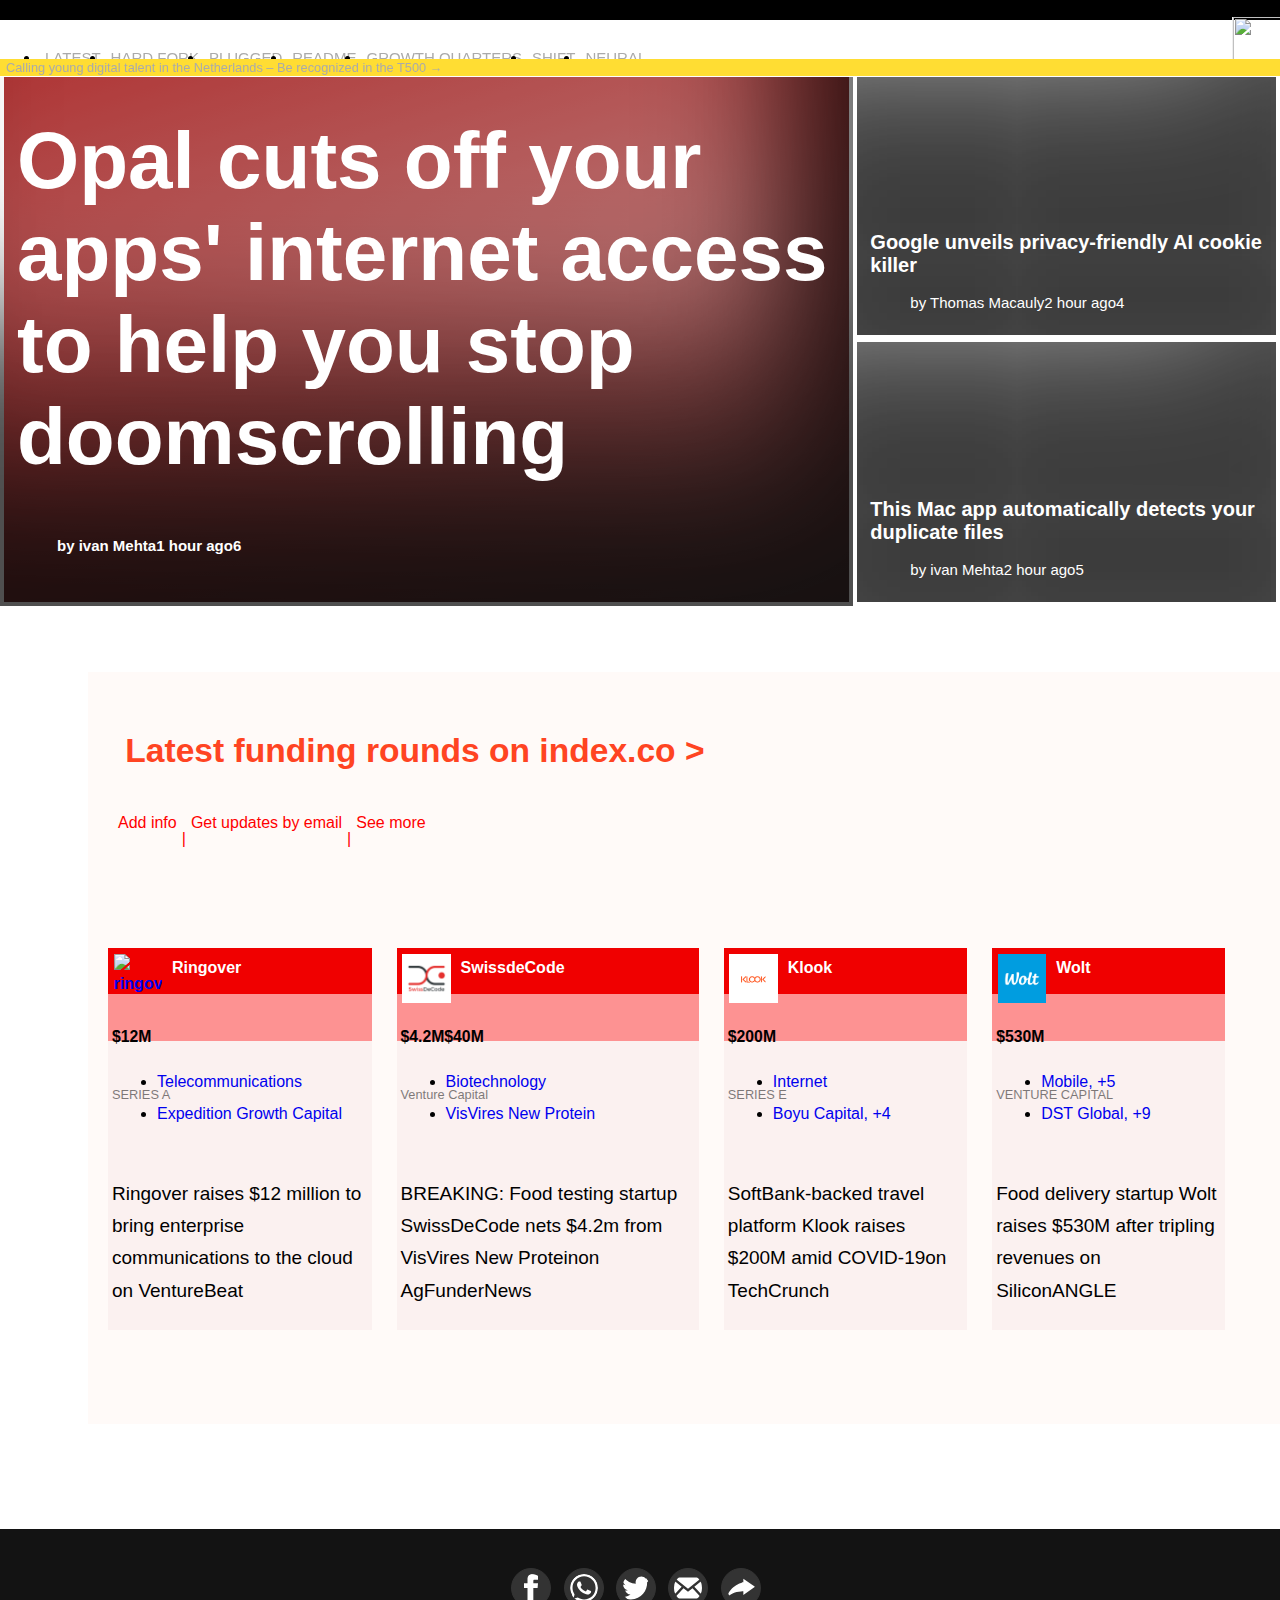
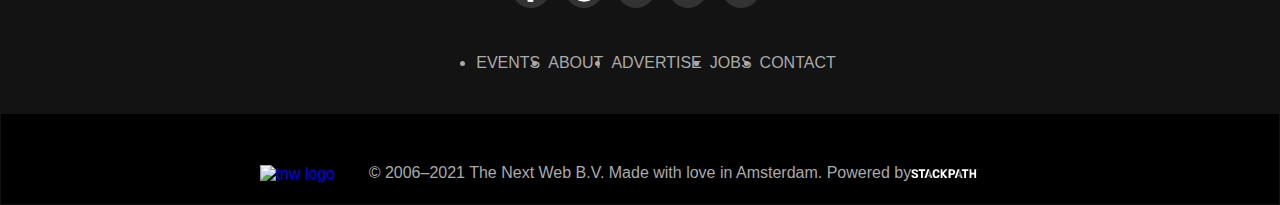
==== commit 6be7693a: "fix linter error" ====
--- a/index.html
+++ b/index.html
@@ -67,7 +67,7 @@
           <li><a href="#">SHIFT</a></li>
           <li><a href="#">NEURAL</a></li>
         </ul>
-        <a class="srchicon" alt="search icon" src="Assets/Images/magnifying-glass.svg"></a>
+        <a> <img class="srchicon" src="Assets/Images/magnifying-glass.svg"></a>
       </nav>
       <nav class="na-4">
         <a href="#">Calling young digital talent in the Netherlands – Be recognized in
@@ -82,7 +82,7 @@
       <article class="art-cont art-main">
         <div class="art1 art123">
           <a class="art-cover" href="#"></a>
-          <main class="arthead">
+          <div class="arthead">
             <div class="big-logo">
               <a href="#"><img alt="#" src="Assets/Images/big-logo.svg" ></a>
             </div>
@@ -91,14 +91,15 @@
               <h1>
                 Opal cuts off your apps' internet access to help you stop
                 doomscrolling
-              </h1></a>
+              </h1>
+            </a>
               <ul>
                 <li>by ivan Mehta</li>
                 <li>1 hour ago</li>
                 <li>6</li>
               </ul>
             </div>
-          </main>
+          </div>
         </div>
       </article>
 
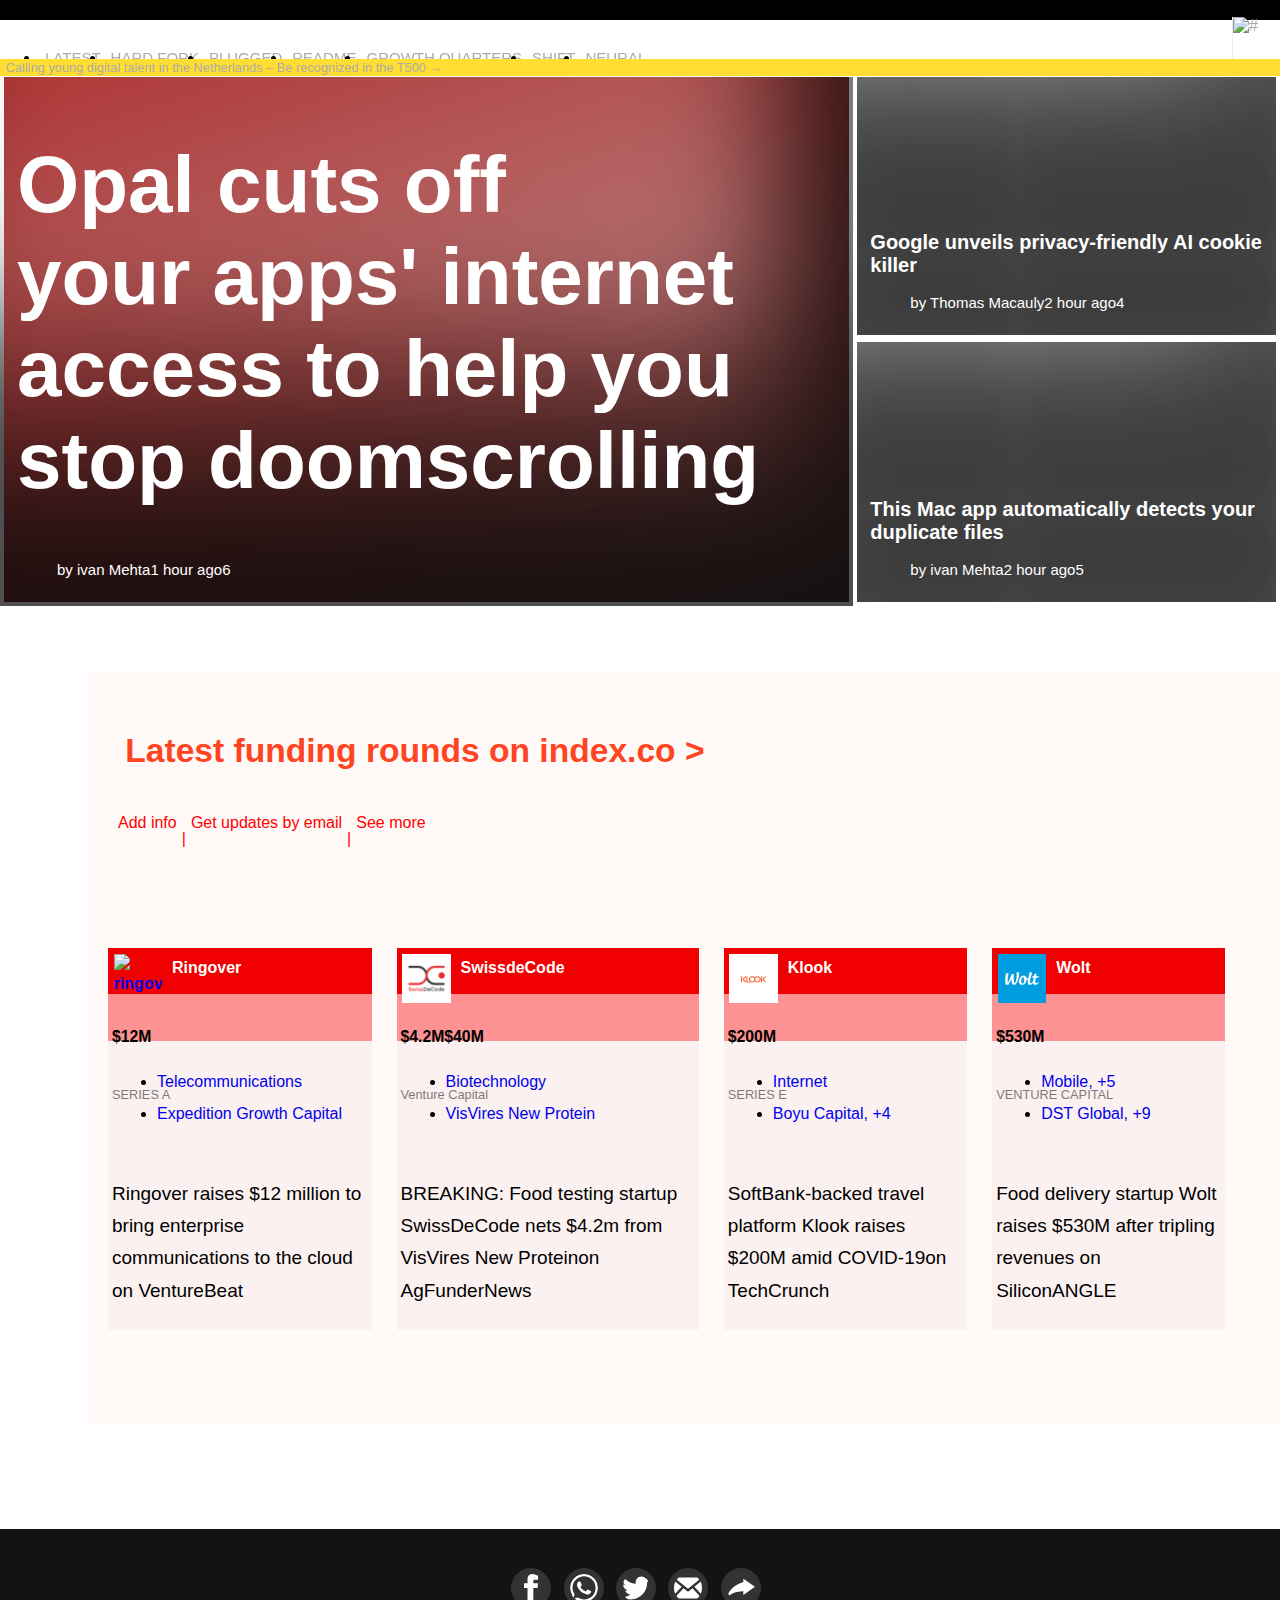
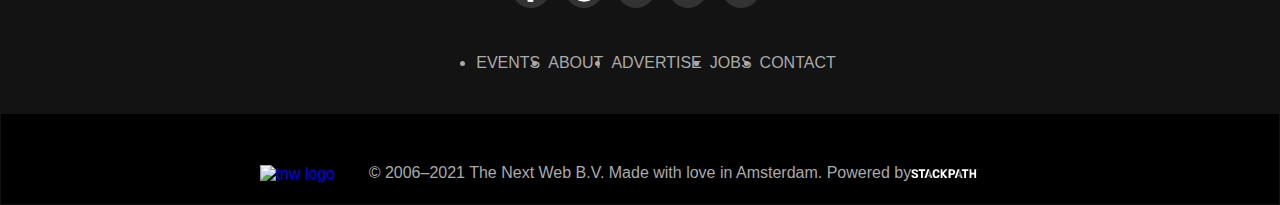
==== commit f15ebd36: "fix linter error" ====
--- a/index.html
+++ b/index.html
@@ -67,7 +67,7 @@
           <li><a href="#">SHIFT</a></li>
           <li><a href="#">NEURAL</a></li>
         </ul>
-        <a> <img class="srchicon" src="Assets/Images/magnifying-glass.svg"></a>
+        <a> <img class="srchicon" alt="#" src="Assets/Images/magnifying-glass.svg"></a>
       </nav>
       <nav class="na-4">
         <a href="#">Calling young digital talent in the Netherlands – Be recognized in
@@ -87,12 +87,14 @@
               <a href="#"><img alt="#" src="Assets/Images/big-logo.svg" ></a>
             </div>
             <div class="date">Tuesday — January 26, 2021</div>
-            <a><div class="opal">
-              <h1>
-                Opal cuts off your apps' internet access to help you stop
-                doomscrolling
-              </h1>
-            </a>
+              <a>
+                <div class="opal">
+                  <h1>
+                     Opal cuts off your apps' internet access to help you stop
+                     doomscrolling
+                  </h1>
+                </div>  
+              </a>
               <ul>
                 <li>by ivan Mehta</li>
                 <li>1 hour ago</li>
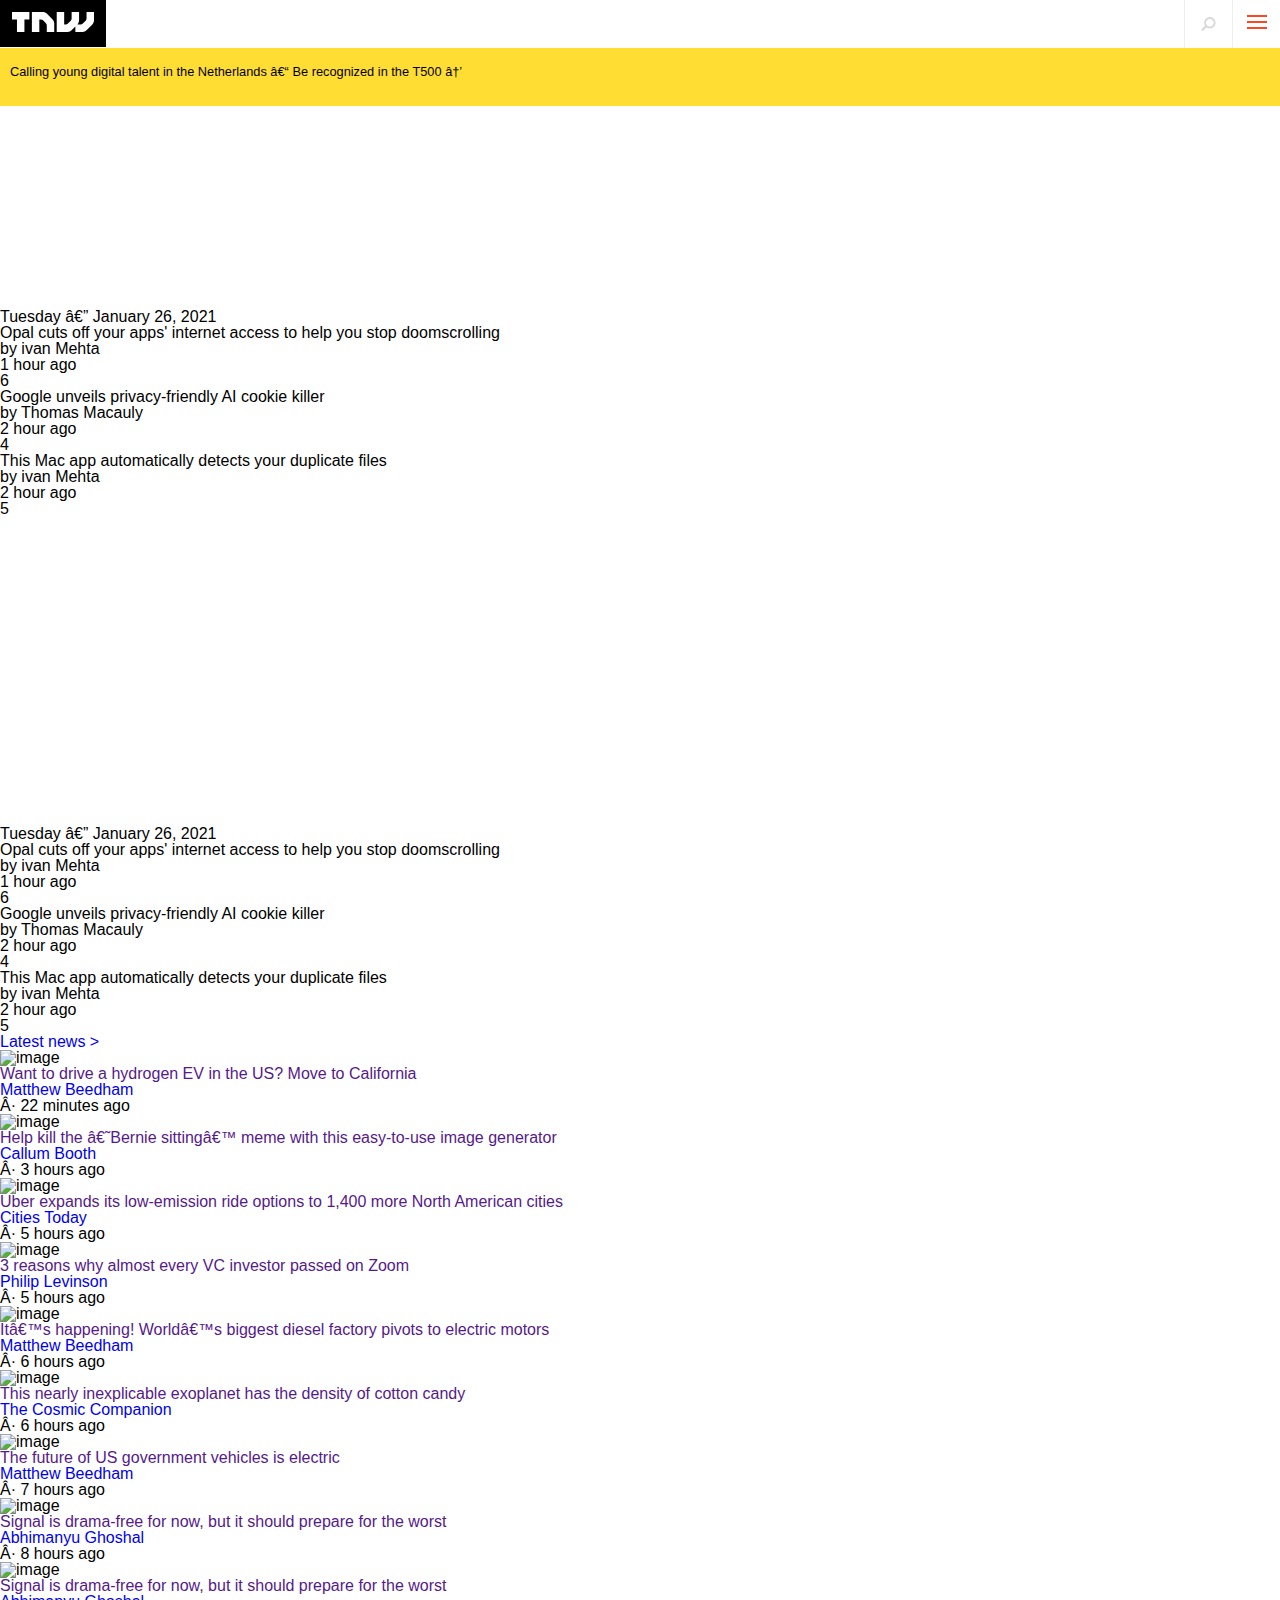
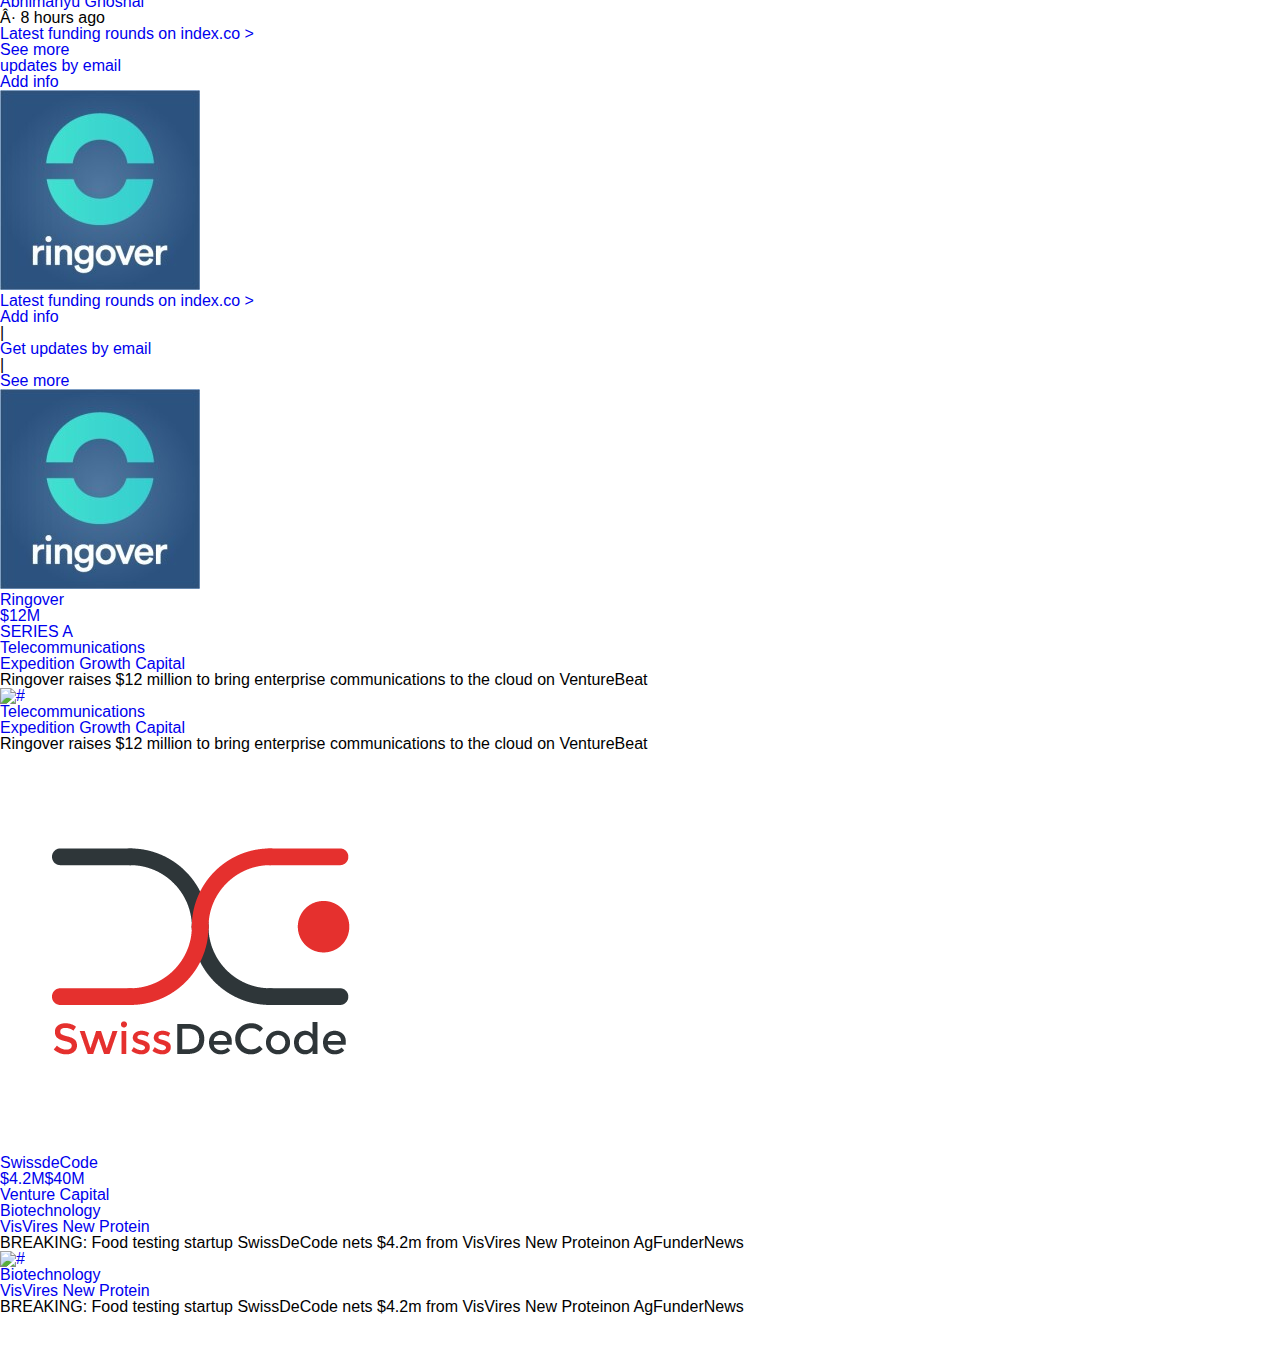
==== commit b7f100f1: "Merge branch 'main' into milestone2" ====
--- a/index.html
+++ b/index.html
@@ -1,5 +1,20 @@
 <!DOCTYPE html>
 <html lang="en">
+
+  <body>
+    <section id="nav-sec">
+      <nav class="toprow-2">
+        <div class="nav-logo-tablet nav-logo">
+          <a
+            href="https://wr.perma-archives.org/public/m5zv-q2d6/20210126152646mp_/https:/thenextweb.com/"
+            ><svg xmlns="http://www.w3.org/2000/svg" viewBox="0 0 66 16"><path fill="#FFF" d="M34 16h-6v-5.2c0-.7-.3-1.3-.7-1.8L25 6.7c-.5-.4-1.1-.7-1.8-.7H22v10h-6V0h8.7c1.3 0 2.6.5 3.5 1.5l4.3 4.3c1 .9 1.5 2.2 1.5 3.5V16zM60 0v5.2c0 .7-.3 1.3-.7 1.8L57 9.3c-.5.5-1.1.7-1.8.7h-2.5c.8-.9 1.3-2.1 1.3-3.3V0h-6v5.2c0 .7-.3 1.3-.7 1.8L45 9.3c-.5.5-1.1.7-1.8.7H42V0h-6v16h8.7c1.3 0 2.6-.5 3.5-1.5l2.8-2.8V16h5.7c1.3 0 2.6-.5 3.5-1.5l4.3-4.3c1-.9 1.5-2.2 1.5-3.5V0h-6zM14 0H0v6h4v10h6V6h4"/></svg></a>
+        </div>
+        <nav class="naa-1">
+          <div class="nav-logo">
+            <a
+              href="https://wr.perma-archives.org/public/m5zv-q2d6/20210126152646mp_/https:/thenextweb.com/"
+              ><svg xmlns="http://www.w3.org/2000/svg" viewBox="0 0 66 16"><path fill="#FFF" d="M34 16h-6v-5.2c0-.7-.3-1.3-.7-1.8L25 6.7c-.5-.4-1.1-.7-1.8-.7H22v10h-6V0h8.7c1.3 0 2.6.5 3.5 1.5l4.3 4.3c1 .9 1.5 2.2 1.5 3.5V16zM60 0v5.2c0 .7-.3 1.3-.7 1.8L57 9.3c-.5.5-1.1.7-1.8.7h-2.5c.8-.9 1.3-2.1 1.3-3.3V0h-6v5.2c0 .7-.3 1.3-.7 1.8L45 9.3c-.5.5-1.1.7-1.8.7H42V0h-6v16h8.7c1.3 0 2.6-.5 3.5-1.5l2.8-2.8V16h5.7c1.3 0 2.6-.5 3.5-1.5l4.3-4.3c1-.9 1.5-2.2 1.5-3.5V0h-6zM14 0H0v6h4v10h6V6h4"/></svg></a>
+          </div>
 
 <head>
   <meta charset="UTF-8" />
@@ -29,6 +44,7 @@
             </svg></a>
         </div>
         <a href="#">
+
           <div class="hambutt">
             <div class="ham"></div>
             <div class="ham"></div>
@@ -76,7 +92,61 @@
     </nav>
   </header>
 
-  <main class="main-sec">
+    <section class="main-sec">
+      <!--main tag-->
+      <section class="article3">
+        <article class="art-cont art-main">
+          <div class="art1 art123">
+            <a class="art-cover" href="#"></a>
+            <header class="arthead">
+              <div class="big-logo">
+                <img alt="" src="Assets/Images/big-logo.svg">
+              </div>  
+              <div class="date">Tuesday — January 26, 2021</div>
+              <h2>
+                Opal cuts off your apps' internet access to help you stop
+                doomscrolling
+              </h2>
+              <div>
+                <ul>
+                  <li>by ivan Mehta</li>
+                  <li>1 hour ago</li>
+                  <li>6</li>
+                </ul>
+              </div>
+            </header>
+          </div>
+        </article>
+        <article class="art-cont art-tr">
+          <div class="art2 art123">
+            <a class="art-cover" href="#"></a>
+            <header class="arthead">
+              <h2>Google unveils privacy-friendly AI cookie killer</h2>
+              <div>
+                <ul>
+                  <li>by Thomas Macauly</li>
+                  <li>2 hour ago</li>
+                  <li>4</li>
+                </ul>
+              </div>
+            </header>
+          </div>
+        </article>
+        <article class="art-cont art-br">
+          <div class="art3 art123">
+            <a class="art-cover" href="#"></a>
+            <header class="arthead">
+              <h2>This Mac app automatically detects your duplicate files</h2>
+              <div>
+                <ul>
+                  <li>by ivan Mehta</li>
+                  <li>2 hour ago</li>
+                  <li>5</li>
+                </ul>
+              </div>
+            </header>
+
+   <main class="main-sec">
     <!--main tag-->
     <section class="article3">
       <article class="art-cont art-main">
@@ -101,8 +171,8 @@
                 <li>6</li>
               </ul>
             </div>
-          </div>
-        </div>
+
+          </div>
       </article>
 
       <article class="art-cont art-tr">
@@ -137,7 +207,7 @@
       </article>
     </section>
 
-    <!--<div id="title1">
+    <div id="title1">
         <h3><a id="title_section1" href="#"><strong>Latest news ></strong></a></h3>
     </div>
     <section id="section2">
@@ -222,6 +292,17 @@
             </div>
         </div>
         <div class="section2_items">
+            <img alt="image"
+                src="https://wr.perma-archives.org/public/m5zv-q2d6/20210126152647mp_/https://cdn0.tnwcdn.com/wp-content/blogs.dir/1/files/2021/01/Signal-hed-513x270.jpg">
+            <div>
+                <h4><a class="section2_links" href="">Signal is drama-free for now, but it should prepare for the worst</a></h4>
+                <div>
+                    <a class="special_text" href="#">Abhimanyu Ghoshal</a>
+                    <p class="special_text">· 8 hours ago</p>
+                </div>
+            </div>
+        </div>
+    </section>
           <img alt="image"
               src="https://wr.perma-archives.org/public/m5zv-q2d6/20210126152647mp_/https://cdn0.tnwcdn.com/wp-content/blogs.dir/1/files/2021/01/Signal-hed-513x270.jpg">
           <div>
@@ -231,10 +312,24 @@
                   <p class="special_text">· 8 hours ago</p>
               </div>
           </div>
-
-      </div>
-    </section>-->
-
+      </div>
+    </section>
+
+      <section class="ltst-fndg">
+        <a href="#"><h2>Latest funding rounds on index.co ></h2></a>
+        <ul>
+          <li><a href="#" class="fnt-fndg">See more</a></li>
+          <li><a href="#" class="fnt-fndg">updates by email</a></li>
+          <li><a href="#" class="fnt-fndg">Add info</a></li>
+        </ul>
+        <div class="founding-cnt">
+          <div class="fndg-3">
+            <div class="fng-row">
+              <div class="fng-head"><a href="#">
+                <img
+                  src="Assets/Images/ringover.jpeg"
+                  alt="ringover"/>
+                
     <section class="ltst-fndg">
       <a href="#">
         <h2>Latest funding rounds on index.co ></h2>
@@ -253,11 +348,34 @@
             <div class="fng-head">
               <a href="#">
                 <img src="Assets/Images/ringover.jpeg" alt="ringover" />
-                <a><h4>Ringover</h4></a>
+
+                <h4>Ringover</h4>
                 <div>
                   <h5>$12M</h5>
                   <span>SERIES A</span>
                 </div>
+              </a>
+            </div>
+              <div>
+                <ul>
+                  <li><a href="#">Telecommunications</a></li>
+                  <li><a href="#">Expedition Growth Capital</a></li>
+                </ul>
+              </div>
+              <div>
+                <p>
+                  Ringover raises $12 million to bring enterprise communications
+                  to the cloud on <span>VentureBeat</span>
+                </p>
+              </div>
+            </div>
+          </div>
+          <div class="fndg-3">
+            <div class="fng-row">
+              <div class="fng-head"><a href="#">
+                <img
+                  src="https://wr.perma-archives.org/public/m5zv-q2d6/20210126152646im_/https://img-cdn.tnwcdn.com/image?url=https%3A%2F%2Fpbs.twimg.com%2Fprofile_images%2F1198933202947203078%2FyGxNiAdA.png&amp;signature=d0c4ef35a8e410806bed50513f59f79b"
+                alt="#" />
               </a>
             </div>
             <div>
@@ -280,11 +398,33 @@
               <a href="#">
                 <img
                   src="Assets/Images/new.png"  alt="#" />
-                <a><h4>SwissdeCode</h4></a>
+
+                <h4>SwissdeCode</h4>
                 <div>
                   <h5>$4.2M$40M</h5>
                   <span>Venture Capital</span>
                 </div>
+              </a>
+            </div>
+              <div>
+                <ul>
+                  <li><a href="#">Biotechnology</a></li>
+                  <li><a href="#">VisVires New Protein</a></li>
+                </ul>
+              </div>
+              <div>
+                <p>
+                  BREAKING: Food testing startup SwissDeCode nets $4.2m from VisVires New Protein<span>on AgFunderNews</span>
+                </p>
+              </div>
+            </div>
+          </div>
+          <div class="fndg-3">
+            <div class="fng-row">
+              <div class="fng-head"><a href="#">
+                <img
+                  src="https://wr.perma-archives.org/public/m5zv-q2d6/20210126152646im_/https://img-cdn.tnwcdn.com/image?url=https%3A%2F%2Fpbs.twimg.com%2Fprofile_images%2F741095900181757955%2F3Y3ZeDBE.jpg&amp;signature=0469f20c9ad141290a048b6027e509cf"
+                  alt="#"/>
               </a>
             </div>
             <div>
@@ -307,11 +447,32 @@
               <a href="#">
                 <img
                   src="Assets/Images/new2.png" alt="#" />
-               <a><h4>Klook</h4></a>
+                <h4>Klook</h4>
                 <div>
                   <h5>$200M</h5>
                   <span>SERIES E</span>
                 </div>
+              </a>
+            </div>
+              <div>
+                <ul>
+                  <li><a href="#">Internet</a></li>
+                  <li><a href="#">Boyu Capital, +4</a></li>
+                </ul>
+              </div>
+              <div>
+                <p>
+                  SoftBank-backed travel platform Klook raises $200M amid COVID-19<span>on TechCrunch</span>
+                </p>
+              </div>
+            </div>
+          </div>
+          <div class="fndg-3 fndg3-pc">
+            <div class="fng-row">
+              <div class="fng-head"><a href="#">
+                <img
+                  src="https://wr.perma-archives.org/public/m5zv-q2d6/20210126152646im_/https://img-cdn.tnwcdn.com/image?url=https%3A%2F%2Fpbs.twimg.com%2Fprofile_images%2F1306194011699507200%2FsZgWOOx0.jpg&amp;signature=70b7da824adf2d8c49abb7df915c09a3" alt="#"/>
+                <h4>Wolt</h4>
               </a>
             </div>
             <div>
@@ -334,11 +495,29 @@
               <a href="#">
                 <img
                   src="Assets/Images/new3.png" alt="#" />
-                <a><h4>Wolt</h4></a>
+                  <h4>Wolt</h4>
                 <div>
                   <h5>$530M</h5>
                   <span>VENTURE CAPITAL</span>
                 </div>
+              </a>
+            </div>
+              <div>
+                <ul>
+                  <li><a href="#">Mobile, +5</a></li>
+                  <li><a href="#">DST Global, +9</a></li>
+                </ul>
+              </div>
+              <div>
+                <p>
+                  Food delivery startup Wolt raises $530M after tripling revenues <span>on SiliconANGLE</span>
+                </p>
+              </div>
+            </div>
+          </div>
+      </div>
+    </section>
+  </section>  
               </a>
             </div>
             <div>
@@ -359,12 +538,10 @@
     </section>
   </main>
 
-  <!-- <section id="section4">
+ <section id="section4">
       <div class="section4_items">
           <div class="part1">
-              <a href="#">
                   <h3>Hard Fork ></h3>
-              </a>
           </div>
           <div id="part2_1">
               <p>MOST POPULAR</p>
@@ -622,7 +799,7 @@
 <div id="title3">
     <div>
         <a href="">
-            <h3>Latest deals ></h3>
+            Latest deals
         </a>
     </div>
     <div>
@@ -704,7 +881,7 @@
             <span class="new_price">$39.99</span>
         </div>
     </div>
-</section> -->
+</section>
 
   <footer class="tnw-foot">
   <nav>
--- a/Css/Style.css
+++ b/Css/Style.css
@@ -18,6 +18,7 @@
 /* *************************Navigation bar 2************************ */
 .nav-logo-tablet {
   display: none;
+  background-color: black;
 }
 
 .toprow-2 [class^="na-"] {
@@ -34,10 +35,12 @@
 .nav-logo {
   width: 106px;
   float: left;
+  background-color: black;
 }
 
 .nav-logo svg {
   margin: 12px;
+  background-color: black;
 }
 
 .srchicon {
@@ -83,6 +86,14 @@
   font-size: 0.8rem;
 }
 
+
+.naa-1::after {
+  clear: both;
+  display: block;
+}
+
+/* ************************articles-flex-3***************************** */
+
 .layer_top1 > a {
   width: auto;
   display: grid;
@@ -153,9 +164,12 @@
   border-bottom: 1px solid #f42;
 }
 
+.part1 > a:hover {
+
 /*  highlight  */
 
 .layer_bot > div > span > a:hover {
+
   color: black;
 }
 
@@ -202,6 +216,18 @@
 }
 
 /*  highlight  */
+
+
+/*  highlight  */
+.before_image > p > a:hover {
+  border-bottom: 1px solid #f42;
+}
+
+/*  highlight  */
+
+.layer_bot > div > span > a:hover {
+  color: black;
+}
 
 .main-sec {
   position: relative;
@@ -344,6 +370,8 @@
 }
 
 .section2_items > img {
+  height: 100%;
+
   width: 100%;
   height: 135px;
 }
@@ -421,6 +449,11 @@
 .fnt-fndg {
   color: #f42;
 }
+
+.ltst-fndg ul {
+  line-height: 1.7;
+  display: flex;
+  float: right;
 
 .more {
   display: flex;
@@ -475,11 +508,19 @@
   align-items: center;
 }
 
+#part2_1 > a {
+  color: white;
+  font-weight: bold;
+  font-size: 20px;
+  margin-left: 10px;
+}
+
 #part2_1 {
   background-image: url(https://wr.perma-archives.org/public/m5zv-q2d6/20210126152647mp_/https://cdn0.tnwcdn.com/wp-content/blogs.dir/1/files/2021/01/1280px-GameStop_Globen-e1611550531323-368x276.jpg);
   background-position: center;
   background-size: cover;
   display: flex;
+  color: white;
   flex-direction: column;
   justify-content: flex-end;
   box-shadow: inset -5em -14em 9em -2em rgba(0, 0, 0, 0.685);
@@ -539,15 +580,24 @@
   background-position: center;
   background-size: cover;
   display: flex;
+  color: white;
   flex-direction: column;
   justify-content: flex-end;
   box-shadow: inset -5em -14em 9em -2em rgba(0, 0, 0, 0.685);
 }
 
+#part2_2 > a {
+  color: white;
+  font-weight: bold;
+  font-size: 20px;
+  margin-left: 10px;
+}
+
 #part3_2 {
   background-image: url(https://wr.perma-archives.org/public/m5zv-q2d6/20210126152647mp_/https://cdn0.tnwcdn.com/wp-content/blogs.dir/1/files/2021/01/header-image-bernie-sitting-meme-analysis.png);
   background-position: center;
   background-size: cover;
+  color: white;
 }
 
 /*  3  */
@@ -557,6 +607,7 @@
   background-position: center;
   background-size: cover;
   display: flex;
+  color: white;
   flex-direction: column;
   justify-content: flex-end;
   box-shadow: inset -5em -14em 9em -2em rgba(0, 0, 0, 0.685);
@@ -568,6 +619,13 @@
   background-size: cover;
 }
 
+#part2_3 > a {
+  color: white;
+  font-weight: bold;
+  font-size: 20px;
+  margin-left: 10px;
+}
+
 /*  highlight 2  */
 
 /*  4  */
@@ -579,6 +637,7 @@
   background-position: center;
   background-size: cover;
   display: flex;
+  color: white;
   flex-direction: column;
   justify-content: flex-end;
   box-shadow: inset -5em -14em 9em -2em rgba(0, 0, 0, 0.685);
@@ -590,6 +649,13 @@
   background-size: cover;
 }
 
+#part2_4 > a {
+  color: white;
+  font-weight: bold;
+  font-size: 20px;
+  margin-left: 10px;
+}
+
 /*  5  */
 
 #part2_5 {
@@ -598,6 +664,7 @@
   background-size: cover;
   display: flex;
   width: 100%;
+  color: white;
   flex-direction: column;
   justify-content: flex-end;
   box-shadow: inset -5em -14em 9em -2em rgba(0, 0, 0, 0.685);
@@ -609,6 +676,13 @@
   background-size: cover;
 }
 
+#part2_5 > a {
+  color: white;
+  font-weight: bold;
+  font-size: 20px;
+  margin-left: 10px;
+}
+
 /*  6  */
 
 #part2_6 {
@@ -616,6 +690,7 @@
   background-position: center;
   background-size: cover;
   display: flex;
+  color: white;
   flex-direction: column;
   justify-content: flex-end;
   box-shadow: inset -5em -14em 9em -2em rgba(0, 0, 0, 0.685);
@@ -627,6 +702,13 @@
   background-size: cover;
 }
 
+#part2_6 > a {
+  color: white;
+  font-weight: bold;
+  font-size: 20px;
+  margin-left: 10px;
+}
+
 /*  7  */
 
 #part2_7 {
@@ -634,6 +716,7 @@
   background-position: center;
   background-size: cover;
   display: flex;
+  color: white;
   flex-direction: column;
   justify-content: flex-end;
   box-shadow: inset -5em -14em 9em -2em rgba(0, 0, 0, 0.685);
@@ -645,6 +728,13 @@
   background-size: cover;
 }
 
+#part2_7 > a {
+  color: white;
+  font-weight: bold;
+  font-size: 20px;
+  margin-left: 10px;
+}
+
 /*  8  */
 
 #part2_8 {
@@ -652,6 +742,7 @@
   background-position: center;
   background-size: cover;
   display: flex;
+  color: white;
   flex-direction: column;
   justify-content: flex-end;
   box-shadow: inset -5em -14em 9em -2em rgba(0, 0, 0, 0.685);
@@ -663,6 +754,13 @@
   background-size: cover;
 }
 
+#part2_8 > a {
+  color: white;
+  font-weight: bold;
+  font-size: 20px;
+  margin-left: 10px;
+}
+
 /*  9  */
 
 #part2_9 {
@@ -670,6 +768,7 @@
   background-position: center;
   background-size: cover;
   display: flex;
+  color: white;
   flex-direction: column;
   justify-content: flex-end;
   box-shadow: inset -5em -14em 9em -2em rgba(0, 0, 0, 0.685);
@@ -679,6 +778,25 @@
   background-image: url(https://wr.perma-archives.org/public/m5zv-q2d6/20210126152647mp_/https://cdn0.tnwcdn.com/wp-content/blogs.dir/1/files/2021/01/bloodlines.jpg);
   background-position: center;
   background-size: cover;
+  color: white;
+}
+
+#part2_9 > a {
+  color: white;
+  font-weight: bold;
+  font-size: 20px;
+  margin-left: 10px;
+}
+
+#title1 > h3 > a {
+  color: #f42;
+  font-size: 27px;
+  display: block;
+  margin-block-start: 1em;
+  margin-block-end: 1em;
+  margin-inline-start: 0;
+  margin-inline-end: 0;
+  font-weight: bold;
 }
 
 /*  highlight 2 */
@@ -708,6 +826,12 @@
   grid-gap: 20px;
   margin: auto;
   margin-bottom: 150px;
+}
+
+#title3 > div > a {
+  font-size: 22px;
+  color: #f42;
+  display: block;
   grid-template-columns: 1fr 1fr 1fr 1fr;
   height: 600px;
   width: 90%;
@@ -725,6 +849,14 @@
 .section5_items > img {
   width: 100%;
   height: 100%;
+}
+
+#title3 > div > a:hover {
+  color: black;
+}
+
+#title3 > div > p > a:hover {
+  color: black;
 }
 
 /* highlight 2 */
@@ -854,7 +986,7 @@
 }
 
 .img-right {
-  background: url(../Images/Anniversary_Schwab_Foundation_Gala_Dinner.jpg) no-repeat;
+  background: url(../Images/Anniversary_Schwab_Foundation_Gala_Dinner.jpg)  no-repeat;
   position: absolute;
   float: right;
   background-position: 50%;
@@ -1011,10 +1143,12 @@
     display: block;
     grid-column: 1/2;
     grid-row: 1/8;
+    background-color: black;
   }
 
   .nav-logo svg {
     margin: 1.2em;
+    background-color: black;
   }
 
   .na-4 {
@@ -1071,6 +1205,83 @@
       "main main right-bottom";
   }
 
+  .founding-cnt {
+    display: flex !important;
+    justify-content: space-between;
+    margin-top: 37px;
+  }
+
+  .art-main {
+    grid-area: main;
+  }
+
+  .art-tr {
+    grid-area: right-top;
+  }
+
+  .art-br {
+    grid-area: right-bottom;
+  }
+
+  .art123 {
+    height: 200px;
+    background-size: 200% !important;
+  }
+
+  .fndg-3 {
+    margin-right: 15px;
+  }
+
+  .art1 {
+    height: 525px;
+  }
+
+  .art2 {
+    height: 258px;
+  }
+
+  .art3 {
+    height: 262.5px;
+  }
+
+  #section4 {
+    grid-template-columns: 1fr 1fr;
+  }
+
+  #section5 {
+    grid-template-columns: 1fr 1fr 1fr;
+    height: 1000px;
+    width: 97%;
+  }
+
+  .section5_items {
+    height: 273px;
+    grid-template-columns: unset;
+  }
+
+  /*  highlight 2 */
+
+  .foot-lst {
+    margin-left: auto;
+    margin-right: auto;
+    margin-top: 2%;
+    width: 46%;
+  }
+
+  .foot-botm div {
+    margin-top: 2%;
+    display: flex;
+    height: 101px;
+    justify-content: center;
+  }
+
+  .foot-lst ul {
+    flex-wrap: nowrap;
+  }
+
+  .foot-lst ul li:last-child {
+    left: 0;
+    
   .cover-gradient {
     display: none;
   }
@@ -1082,6 +1293,15 @@
     grid-template-columns: 1fr 1fr 1fr;
   }
 
+  .section2_items {
+    grid-template-columns: unset;
+    height: 220px;
+  }
+
+  .section2_items > img {
+    height: 135px;
+    width: 100%;
+    
   .ltst-fndg h2 {
     text-decoration: none;
     display: grid;
@@ -1151,7 +1371,6 @@
   .na-2::after {
     display: block;
     clear: both;
-    content: "";
   }
 
   .naa-1 {
@@ -1195,7 +1414,6 @@
 
   .na-3::after {
     clear: both;
-    content: "";
     display: block;
   }
 
@@ -1206,6 +1424,9 @@
   .big-logo {
     display: block;
     position: absolute;
+
+    margin-top: -506px;
+    padding-left: 10px;
     margin-top: -415px;
     padding-left: 4px;
   }
@@ -1213,10 +1434,10 @@
   .date {
     display: block;
     color: white;
-    position: relative;
     top: -350px;
     float: right;
     padding-left: 50px;
+
   }
 
   .article3 {
@@ -1287,6 +1508,22 @@
     padding-top: 0%;
   }
 
+  .section5_items > div {
+    margin-left: 5%;
+  }
+
+  .section2_items > div > div {
+    display: flex;
+    align-items: flex-start;
+  }
+
+  .foot-botm div {
+    padding-top: 0%;
+  }
+
+  .section5_items a > div > p {
+    font-size: 17px;
+    
   .section5_items > div {
     margin-left: 5%;
   }
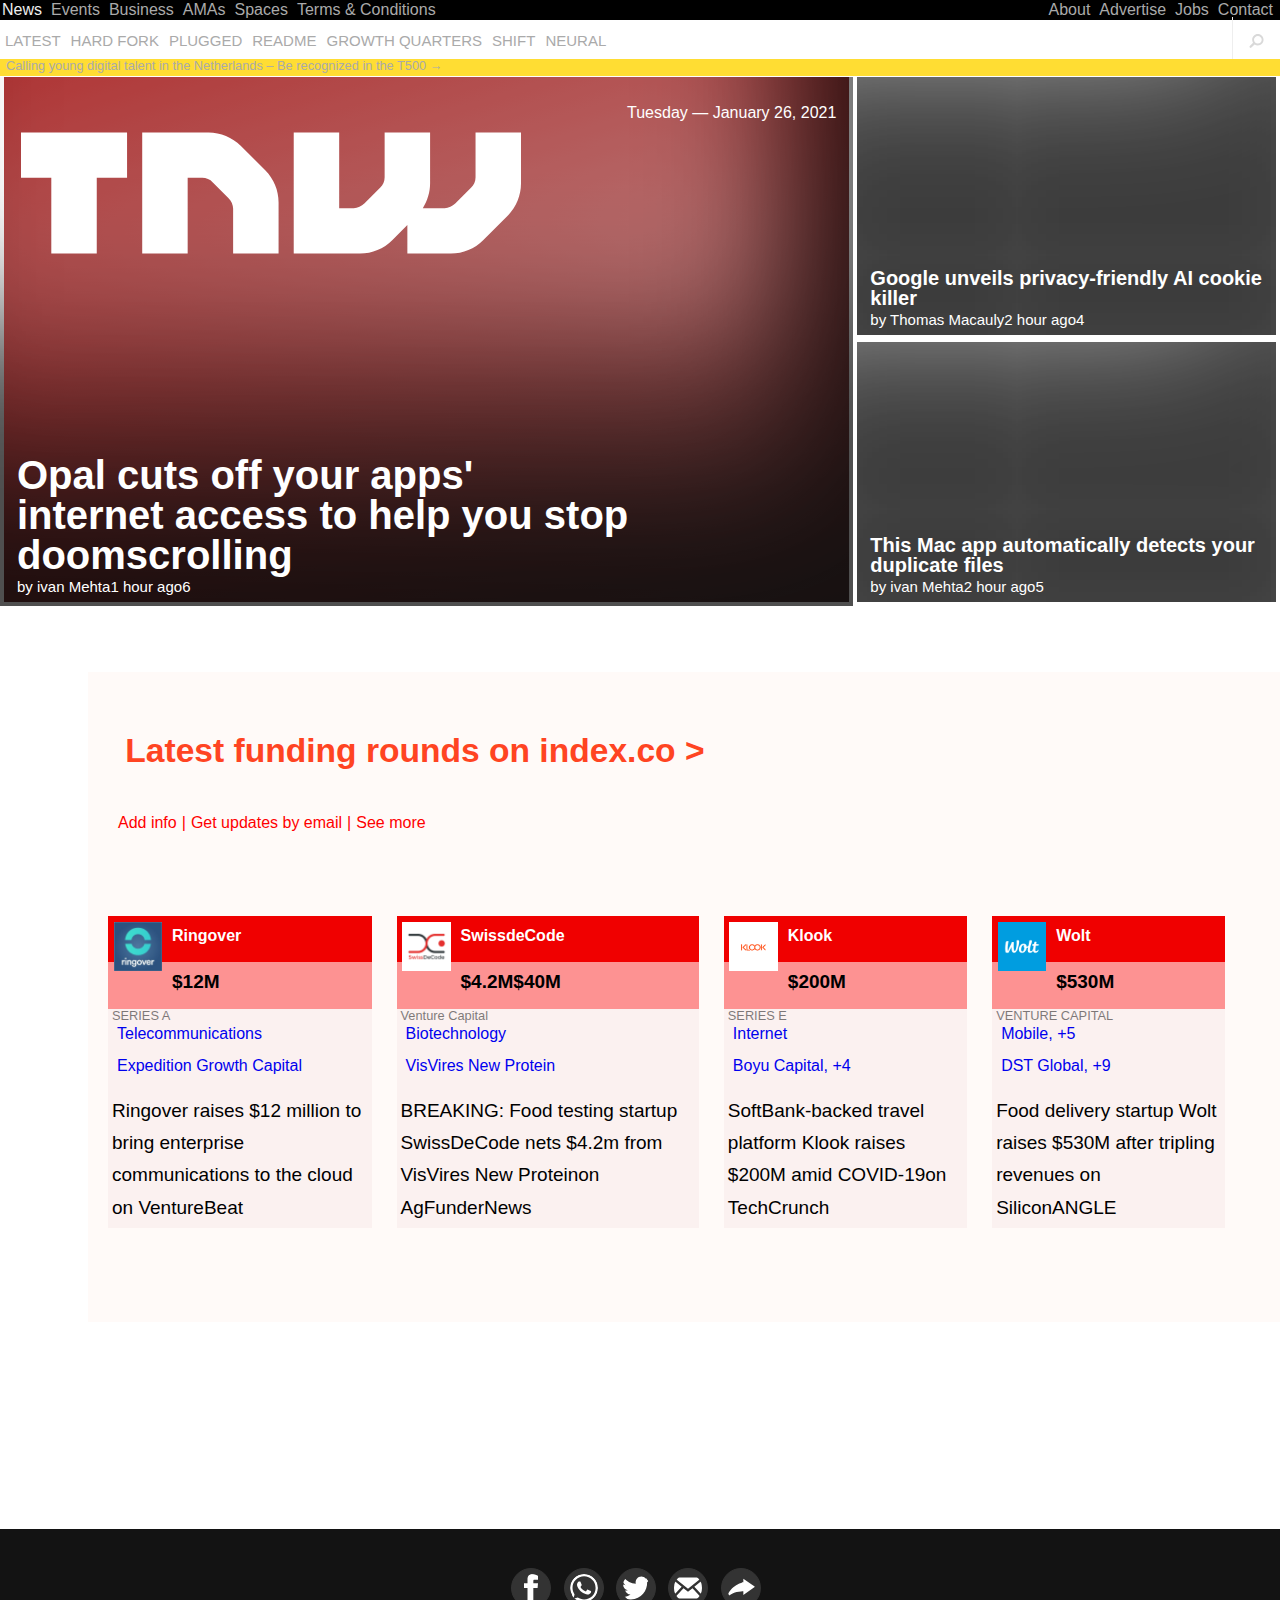
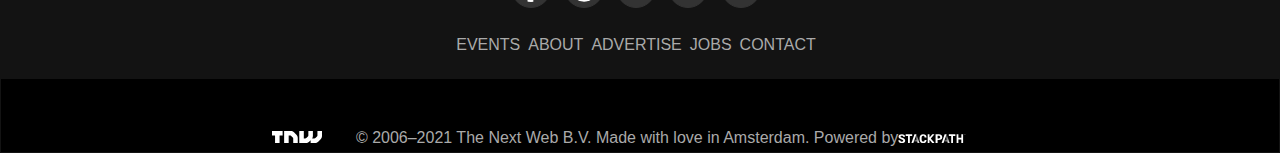
==== commit 487eb78d: "Revert "TNW Prema Building with Responsive Design - Milestones 2"" ====
--- a/index.html
+++ b/index.html
@@ -1,20 +1,5 @@
 <!DOCTYPE html>
 <html lang="en">
-
-  <body>
-    <section id="nav-sec">
-      <nav class="toprow-2">
-        <div class="nav-logo-tablet nav-logo">
-          <a
-            href="https://wr.perma-archives.org/public/m5zv-q2d6/20210126152646mp_/https:/thenextweb.com/"
-            ><svg xmlns="http://www.w3.org/2000/svg" viewBox="0 0 66 16"><path fill="#FFF" d="M34 16h-6v-5.2c0-.7-.3-1.3-.7-1.8L25 6.7c-.5-.4-1.1-.7-1.8-.7H22v10h-6V0h8.7c1.3 0 2.6.5 3.5 1.5l4.3 4.3c1 .9 1.5 2.2 1.5 3.5V16zM60 0v5.2c0 .7-.3 1.3-.7 1.8L57 9.3c-.5.5-1.1.7-1.8.7h-2.5c.8-.9 1.3-2.1 1.3-3.3V0h-6v5.2c0 .7-.3 1.3-.7 1.8L45 9.3c-.5.5-1.1.7-1.8.7H42V0h-6v16h8.7c1.3 0 2.6-.5 3.5-1.5l2.8-2.8V16h5.7c1.3 0 2.6-.5 3.5-1.5l4.3-4.3c1-.9 1.5-2.2 1.5-3.5V0h-6zM14 0H0v6h4v10h6V6h4"/></svg></a>
-        </div>
-        <nav class="naa-1">
-          <div class="nav-logo">
-            <a
-              href="https://wr.perma-archives.org/public/m5zv-q2d6/20210126152646mp_/https:/thenextweb.com/"
-              ><svg xmlns="http://www.w3.org/2000/svg" viewBox="0 0 66 16"><path fill="#FFF" d="M34 16h-6v-5.2c0-.7-.3-1.3-.7-1.8L25 6.7c-.5-.4-1.1-.7-1.8-.7H22v10h-6V0h8.7c1.3 0 2.6.5 3.5 1.5l4.3 4.3c1 .9 1.5 2.2 1.5 3.5V16zM60 0v5.2c0 .7-.3 1.3-.7 1.8L57 9.3c-.5.5-1.1.7-1.8.7h-2.5c.8-.9 1.3-2.1 1.3-3.3V0h-6v5.2c0 .7-.3 1.3-.7 1.8L45 9.3c-.5.5-1.1.7-1.8.7H42V0h-6v16h8.7c1.3 0 2.6-.5 3.5-1.5l2.8-2.8V16h5.7c1.3 0 2.6-.5 3.5-1.5l4.3-4.3c1-.9 1.5-2.2 1.5-3.5V0h-6zM14 0H0v6h4v10h6V6h4"/></svg></a>
-          </div>
 
 <head>
   <meta charset="UTF-8" />
@@ -44,7 +29,6 @@
             </svg></a>
         </div>
         <a href="#">
-
           <div class="hambutt">
             <div class="ham"></div>
             <div class="ham"></div>
@@ -92,61 +76,7 @@
     </nav>
   </header>
 
-    <section class="main-sec">
-      <!--main tag-->
-      <section class="article3">
-        <article class="art-cont art-main">
-          <div class="art1 art123">
-            <a class="art-cover" href="#"></a>
-            <header class="arthead">
-              <div class="big-logo">
-                <img alt="" src="Assets/Images/big-logo.svg">
-              </div>  
-              <div class="date">Tuesday — January 26, 2021</div>
-              <h2>
-                Opal cuts off your apps' internet access to help you stop
-                doomscrolling
-              </h2>
-              <div>
-                <ul>
-                  <li>by ivan Mehta</li>
-                  <li>1 hour ago</li>
-                  <li>6</li>
-                </ul>
-              </div>
-            </header>
-          </div>
-        </article>
-        <article class="art-cont art-tr">
-          <div class="art2 art123">
-            <a class="art-cover" href="#"></a>
-            <header class="arthead">
-              <h2>Google unveils privacy-friendly AI cookie killer</h2>
-              <div>
-                <ul>
-                  <li>by Thomas Macauly</li>
-                  <li>2 hour ago</li>
-                  <li>4</li>
-                </ul>
-              </div>
-            </header>
-          </div>
-        </article>
-        <article class="art-cont art-br">
-          <div class="art3 art123">
-            <a class="art-cover" href="#"></a>
-            <header class="arthead">
-              <h2>This Mac app automatically detects your duplicate files</h2>
-              <div>
-                <ul>
-                  <li>by ivan Mehta</li>
-                  <li>2 hour ago</li>
-                  <li>5</li>
-                </ul>
-              </div>
-            </header>
-
-   <main class="main-sec">
+  <main class="main-sec">
     <!--main tag-->
     <section class="article3">
       <article class="art-cont art-main">
@@ -171,7 +101,6 @@
                 <li>6</li>
               </ul>
             </div>
-
           </div>
       </article>
 
@@ -207,7 +136,7 @@
       </article>
     </section>
 
-    <div id="title1">
+    <!--<div id="title1">
         <h3><a id="title_section1" href="#"><strong>Latest news ></strong></a></h3>
     </div>
     <section id="section2">
@@ -292,17 +221,6 @@
             </div>
         </div>
         <div class="section2_items">
-            <img alt="image"
-                src="https://wr.perma-archives.org/public/m5zv-q2d6/20210126152647mp_/https://cdn0.tnwcdn.com/wp-content/blogs.dir/1/files/2021/01/Signal-hed-513x270.jpg">
-            <div>
-                <h4><a class="section2_links" href="">Signal is drama-free for now, but it should prepare for the worst</a></h4>
-                <div>
-                    <a class="special_text" href="#">Abhimanyu Ghoshal</a>
-                    <p class="special_text">· 8 hours ago</p>
-                </div>
-            </div>
-        </div>
-    </section>
           <img alt="image"
               src="https://wr.perma-archives.org/public/m5zv-q2d6/20210126152647mp_/https://cdn0.tnwcdn.com/wp-content/blogs.dir/1/files/2021/01/Signal-hed-513x270.jpg">
           <div>
@@ -312,24 +230,10 @@
                   <p class="special_text">· 8 hours ago</p>
               </div>
           </div>
-      </div>
-    </section>
-
-      <section class="ltst-fndg">
-        <a href="#"><h2>Latest funding rounds on index.co ></h2></a>
-        <ul>
-          <li><a href="#" class="fnt-fndg">See more</a></li>
-          <li><a href="#" class="fnt-fndg">updates by email</a></li>
-          <li><a href="#" class="fnt-fndg">Add info</a></li>
-        </ul>
-        <div class="founding-cnt">
-          <div class="fndg-3">
-            <div class="fng-row">
-              <div class="fng-head"><a href="#">
-                <img
-                  src="Assets/Images/ringover.jpeg"
-                  alt="ringover"/>
-                
+
+      </div>
+    </section>-->
+
     <section class="ltst-fndg">
       <a href="#">
         <h2>Latest funding rounds on index.co ></h2>
@@ -348,34 +252,11 @@
             <div class="fng-head">
               <a href="#">
                 <img src="Assets/Images/ringover.jpeg" alt="ringover" />
-
                 <h4>Ringover</h4>
                 <div>
                   <h5>$12M</h5>
                   <span>SERIES A</span>
                 </div>
-              </a>
-            </div>
-              <div>
-                <ul>
-                  <li><a href="#">Telecommunications</a></li>
-                  <li><a href="#">Expedition Growth Capital</a></li>
-                </ul>
-              </div>
-              <div>
-                <p>
-                  Ringover raises $12 million to bring enterprise communications
-                  to the cloud on <span>VentureBeat</span>
-                </p>
-              </div>
-            </div>
-          </div>
-          <div class="fndg-3">
-            <div class="fng-row">
-              <div class="fng-head"><a href="#">
-                <img
-                  src="https://wr.perma-archives.org/public/m5zv-q2d6/20210126152646im_/https://img-cdn.tnwcdn.com/image?url=https%3A%2F%2Fpbs.twimg.com%2Fprofile_images%2F1198933202947203078%2FyGxNiAdA.png&amp;signature=d0c4ef35a8e410806bed50513f59f79b"
-                alt="#" />
               </a>
             </div>
             <div>
@@ -398,33 +279,11 @@
               <a href="#">
                 <img
                   src="Assets/Images/new.png"  alt="#" />
-
                 <h4>SwissdeCode</h4>
                 <div>
                   <h5>$4.2M$40M</h5>
                   <span>Venture Capital</span>
                 </div>
-              </a>
-            </div>
-              <div>
-                <ul>
-                  <li><a href="#">Biotechnology</a></li>
-                  <li><a href="#">VisVires New Protein</a></li>
-                </ul>
-              </div>
-              <div>
-                <p>
-                  BREAKING: Food testing startup SwissDeCode nets $4.2m from VisVires New Protein<span>on AgFunderNews</span>
-                </p>
-              </div>
-            </div>
-          </div>
-          <div class="fndg-3">
-            <div class="fng-row">
-              <div class="fng-head"><a href="#">
-                <img
-                  src="https://wr.perma-archives.org/public/m5zv-q2d6/20210126152646im_/https://img-cdn.tnwcdn.com/image?url=https%3A%2F%2Fpbs.twimg.com%2Fprofile_images%2F741095900181757955%2F3Y3ZeDBE.jpg&amp;signature=0469f20c9ad141290a048b6027e509cf"
-                  alt="#"/>
               </a>
             </div>
             <div>
@@ -454,27 +313,6 @@
                 </div>
               </a>
             </div>
-              <div>
-                <ul>
-                  <li><a href="#">Internet</a></li>
-                  <li><a href="#">Boyu Capital, +4</a></li>
-                </ul>
-              </div>
-              <div>
-                <p>
-                  SoftBank-backed travel platform Klook raises $200M amid COVID-19<span>on TechCrunch</span>
-                </p>
-              </div>
-            </div>
-          </div>
-          <div class="fndg-3 fndg3-pc">
-            <div class="fng-row">
-              <div class="fng-head"><a href="#">
-                <img
-                  src="https://wr.perma-archives.org/public/m5zv-q2d6/20210126152646im_/https://img-cdn.tnwcdn.com/image?url=https%3A%2F%2Fpbs.twimg.com%2Fprofile_images%2F1306194011699507200%2FsZgWOOx0.jpg&amp;signature=70b7da824adf2d8c49abb7df915c09a3" alt="#"/>
-                <h4>Wolt</h4>
-              </a>
-            </div>
             <div>
               <ul>
                 <li><a href="#">Internet</a></li>
@@ -502,24 +340,6 @@
                 </div>
               </a>
             </div>
-              <div>
-                <ul>
-                  <li><a href="#">Mobile, +5</a></li>
-                  <li><a href="#">DST Global, +9</a></li>
-                </ul>
-              </div>
-              <div>
-                <p>
-                  Food delivery startup Wolt raises $530M after tripling revenues <span>on SiliconANGLE</span>
-                </p>
-              </div>
-            </div>
-          </div>
-      </div>
-    </section>
-  </section>  
-              </a>
-            </div>
             <div>
               <ul>
                 <li><a href="#">Mobile, +5</a></li>
@@ -538,7 +358,7 @@
     </section>
   </main>
 
- <section id="section4">
+  <!-- <section id="section4">
       <div class="section4_items">
           <div class="part1">
                   <h3>Hard Fork ></h3>
@@ -799,7 +619,7 @@
 <div id="title3">
     <div>
         <a href="">
-            Latest deals
+            <h3>Latest deals ></h3>
         </a>
     </div>
     <div>
@@ -881,7 +701,7 @@
             <span class="new_price">$39.99</span>
         </div>
     </div>
-</section>
+</section> -->
 
   <footer class="tnw-foot">
   <nav>
--- a/Css/Style.css
+++ b/Css/Style.css
@@ -18,7 +18,6 @@
 /* *************************Navigation bar 2************************ */
 .nav-logo-tablet {
   display: none;
-  background-color: black;
 }
 
 .toprow-2 [class^="na-"] {
@@ -35,12 +34,10 @@
 .nav-logo {
   width: 106px;
   float: left;
-  background-color: black;
 }
 
 .nav-logo svg {
   margin: 12px;
-  background-color: black;
 }
 
 .srchicon {
@@ -86,14 +83,6 @@
   font-size: 0.8rem;
 }
 
-
-.naa-1::after {
-  clear: both;
-  display: block;
-}
-
-/* ************************articles-flex-3***************************** */
-
 .layer_top1 > a {
   width: auto;
   display: grid;
@@ -164,12 +153,9 @@
   border-bottom: 1px solid #f42;
 }
 
-.part1 > a:hover {
-
 /*  highlight  */
 
 .layer_bot > div > span > a:hover {
-
   color: black;
 }
 
@@ -216,18 +202,6 @@
 }
 
 /*  highlight  */
-
-
-/*  highlight  */
-.before_image > p > a:hover {
-  border-bottom: 1px solid #f42;
-}
-
-/*  highlight  */
-
-.layer_bot > div > span > a:hover {
-  color: black;
-}
 
 .main-sec {
   position: relative;
@@ -370,8 +344,6 @@
 }
 
 .section2_items > img {
-  height: 100%;
-
   width: 100%;
   height: 135px;
 }
@@ -450,11 +422,6 @@
   color: #f42;
 }
 
-.ltst-fndg ul {
-  line-height: 1.7;
-  display: flex;
-  float: right;
-
 .more {
   display: flex;
   padding: 0 5px;
@@ -508,19 +475,11 @@
   align-items: center;
 }
 
-#part2_1 > a {
-  color: white;
-  font-weight: bold;
-  font-size: 20px;
-  margin-left: 10px;
-}
-
 #part2_1 {
   background-image: url(https://wr.perma-archives.org/public/m5zv-q2d6/20210126152647mp_/https://cdn0.tnwcdn.com/wp-content/blogs.dir/1/files/2021/01/1280px-GameStop_Globen-e1611550531323-368x276.jpg);
   background-position: center;
   background-size: cover;
   display: flex;
-  color: white;
   flex-direction: column;
   justify-content: flex-end;
   box-shadow: inset -5em -14em 9em -2em rgba(0, 0, 0, 0.685);
@@ -580,24 +539,15 @@
   background-position: center;
   background-size: cover;
   display: flex;
-  color: white;
   flex-direction: column;
   justify-content: flex-end;
   box-shadow: inset -5em -14em 9em -2em rgba(0, 0, 0, 0.685);
 }
 
-#part2_2 > a {
-  color: white;
-  font-weight: bold;
-  font-size: 20px;
-  margin-left: 10px;
-}
-
 #part3_2 {
   background-image: url(https://wr.perma-archives.org/public/m5zv-q2d6/20210126152647mp_/https://cdn0.tnwcdn.com/wp-content/blogs.dir/1/files/2021/01/header-image-bernie-sitting-meme-analysis.png);
   background-position: center;
   background-size: cover;
-  color: white;
 }
 
 /*  3  */
@@ -607,7 +557,6 @@
   background-position: center;
   background-size: cover;
   display: flex;
-  color: white;
   flex-direction: column;
   justify-content: flex-end;
   box-shadow: inset -5em -14em 9em -2em rgba(0, 0, 0, 0.685);
@@ -619,13 +568,6 @@
   background-size: cover;
 }
 
-#part2_3 > a {
-  color: white;
-  font-weight: bold;
-  font-size: 20px;
-  margin-left: 10px;
-}
-
 /*  highlight 2  */
 
 /*  4  */
@@ -637,7 +579,6 @@
   background-position: center;
   background-size: cover;
   display: flex;
-  color: white;
   flex-direction: column;
   justify-content: flex-end;
   box-shadow: inset -5em -14em 9em -2em rgba(0, 0, 0, 0.685);
@@ -649,13 +590,6 @@
   background-size: cover;
 }
 
-#part2_4 > a {
-  color: white;
-  font-weight: bold;
-  font-size: 20px;
-  margin-left: 10px;
-}
-
 /*  5  */
 
 #part2_5 {
@@ -664,7 +598,6 @@
   background-size: cover;
   display: flex;
   width: 100%;
-  color: white;
   flex-direction: column;
   justify-content: flex-end;
   box-shadow: inset -5em -14em 9em -2em rgba(0, 0, 0, 0.685);
@@ -676,13 +609,6 @@
   background-size: cover;
 }
 
-#part2_5 > a {
-  color: white;
-  font-weight: bold;
-  font-size: 20px;
-  margin-left: 10px;
-}
-
 /*  6  */
 
 #part2_6 {
@@ -690,7 +616,6 @@
   background-position: center;
   background-size: cover;
   display: flex;
-  color: white;
   flex-direction: column;
   justify-content: flex-end;
   box-shadow: inset -5em -14em 9em -2em rgba(0, 0, 0, 0.685);
@@ -702,13 +627,6 @@
   background-size: cover;
 }
 
-#part2_6 > a {
-  color: white;
-  font-weight: bold;
-  font-size: 20px;
-  margin-left: 10px;
-}
-
 /*  7  */
 
 #part2_7 {
@@ -716,7 +634,6 @@
   background-position: center;
   background-size: cover;
   display: flex;
-  color: white;
   flex-direction: column;
   justify-content: flex-end;
   box-shadow: inset -5em -14em 9em -2em rgba(0, 0, 0, 0.685);
@@ -728,13 +645,6 @@
   background-size: cover;
 }
 
-#part2_7 > a {
-  color: white;
-  font-weight: bold;
-  font-size: 20px;
-  margin-left: 10px;
-}
-
 /*  8  */
 
 #part2_8 {
@@ -742,7 +652,6 @@
   background-position: center;
   background-size: cover;
   display: flex;
-  color: white;
   flex-direction: column;
   justify-content: flex-end;
   box-shadow: inset -5em -14em 9em -2em rgba(0, 0, 0, 0.685);
@@ -754,13 +663,6 @@
   background-size: cover;
 }
 
-#part2_8 > a {
-  color: white;
-  font-weight: bold;
-  font-size: 20px;
-  margin-left: 10px;
-}
-
 /*  9  */
 
 #part2_9 {
@@ -768,7 +670,6 @@
   background-position: center;
   background-size: cover;
   display: flex;
-  color: white;
   flex-direction: column;
   justify-content: flex-end;
   box-shadow: inset -5em -14em 9em -2em rgba(0, 0, 0, 0.685);
@@ -778,25 +679,6 @@
   background-image: url(https://wr.perma-archives.org/public/m5zv-q2d6/20210126152647mp_/https://cdn0.tnwcdn.com/wp-content/blogs.dir/1/files/2021/01/bloodlines.jpg);
   background-position: center;
   background-size: cover;
-  color: white;
-}
-
-#part2_9 > a {
-  color: white;
-  font-weight: bold;
-  font-size: 20px;
-  margin-left: 10px;
-}
-
-#title1 > h3 > a {
-  color: #f42;
-  font-size: 27px;
-  display: block;
-  margin-block-start: 1em;
-  margin-block-end: 1em;
-  margin-inline-start: 0;
-  margin-inline-end: 0;
-  font-weight: bold;
 }
 
 /*  highlight 2 */
@@ -826,12 +708,6 @@
   grid-gap: 20px;
   margin: auto;
   margin-bottom: 150px;
-}
-
-#title3 > div > a {
-  font-size: 22px;
-  color: #f42;
-  display: block;
   grid-template-columns: 1fr 1fr 1fr 1fr;
   height: 600px;
   width: 90%;
@@ -849,14 +725,6 @@
 .section5_items > img {
   width: 100%;
   height: 100%;
-}
-
-#title3 > div > a:hover {
-  color: black;
-}
-
-#title3 > div > p > a:hover {
-  color: black;
 }
 
 /* highlight 2 */
@@ -986,7 +854,7 @@
 }
 
 .img-right {
-  background: url(../Images/Anniversary_Schwab_Foundation_Gala_Dinner.jpg)  no-repeat;
+  background: url(../Images/Anniversary_Schwab_Foundation_Gala_Dinner.jpg) no-repeat;
   position: absolute;
   float: right;
   background-position: 50%;
@@ -1143,12 +1011,10 @@
     display: block;
     grid-column: 1/2;
     grid-row: 1/8;
-    background-color: black;
   }
 
   .nav-logo svg {
     margin: 1.2em;
-    background-color: black;
   }
 
   .na-4 {
@@ -1205,83 +1071,6 @@
       "main main right-bottom";
   }
 
-  .founding-cnt {
-    display: flex !important;
-    justify-content: space-between;
-    margin-top: 37px;
-  }
-
-  .art-main {
-    grid-area: main;
-  }
-
-  .art-tr {
-    grid-area: right-top;
-  }
-
-  .art-br {
-    grid-area: right-bottom;
-  }
-
-  .art123 {
-    height: 200px;
-    background-size: 200% !important;
-  }
-
-  .fndg-3 {
-    margin-right: 15px;
-  }
-
-  .art1 {
-    height: 525px;
-  }
-
-  .art2 {
-    height: 258px;
-  }
-
-  .art3 {
-    height: 262.5px;
-  }
-
-  #section4 {
-    grid-template-columns: 1fr 1fr;
-  }
-
-  #section5 {
-    grid-template-columns: 1fr 1fr 1fr;
-    height: 1000px;
-    width: 97%;
-  }
-
-  .section5_items {
-    height: 273px;
-    grid-template-columns: unset;
-  }
-
-  /*  highlight 2 */
-
-  .foot-lst {
-    margin-left: auto;
-    margin-right: auto;
-    margin-top: 2%;
-    width: 46%;
-  }
-
-  .foot-botm div {
-    margin-top: 2%;
-    display: flex;
-    height: 101px;
-    justify-content: center;
-  }
-
-  .foot-lst ul {
-    flex-wrap: nowrap;
-  }
-
-  .foot-lst ul li:last-child {
-    left: 0;
-    
   .cover-gradient {
     display: none;
   }
@@ -1293,15 +1082,6 @@
     grid-template-columns: 1fr 1fr 1fr;
   }
 
-  .section2_items {
-    grid-template-columns: unset;
-    height: 220px;
-  }
-
-  .section2_items > img {
-    height: 135px;
-    width: 100%;
-    
   .ltst-fndg h2 {
     text-decoration: none;
     display: grid;
@@ -1371,6 +1151,7 @@
   .na-2::after {
     display: block;
     clear: both;
+    content: "";
   }
 
   .naa-1 {
@@ -1414,6 +1195,7 @@
 
   .na-3::after {
     clear: both;
+    content: "";
     display: block;
   }
 
@@ -1424,9 +1206,6 @@
   .big-logo {
     display: block;
     position: absolute;
-
-    margin-top: -506px;
-    padding-left: 10px;
     margin-top: -415px;
     padding-left: 4px;
   }
@@ -1434,10 +1213,10 @@
   .date {
     display: block;
     color: white;
+    position: relative;
     top: -350px;
     float: right;
     padding-left: 50px;
-
   }
 
   .article3 {
@@ -1508,22 +1287,6 @@
     padding-top: 0%;
   }
 
-  .section5_items > div {
-    margin-left: 5%;
-  }
-
-  .section2_items > div > div {
-    display: flex;
-    align-items: flex-start;
-  }
-
-  .foot-botm div {
-    padding-top: 0%;
-  }
-
-  .section5_items a > div > p {
-    font-size: 17px;
-    
   .section5_items > div {
     margin-left: 5%;
   }
